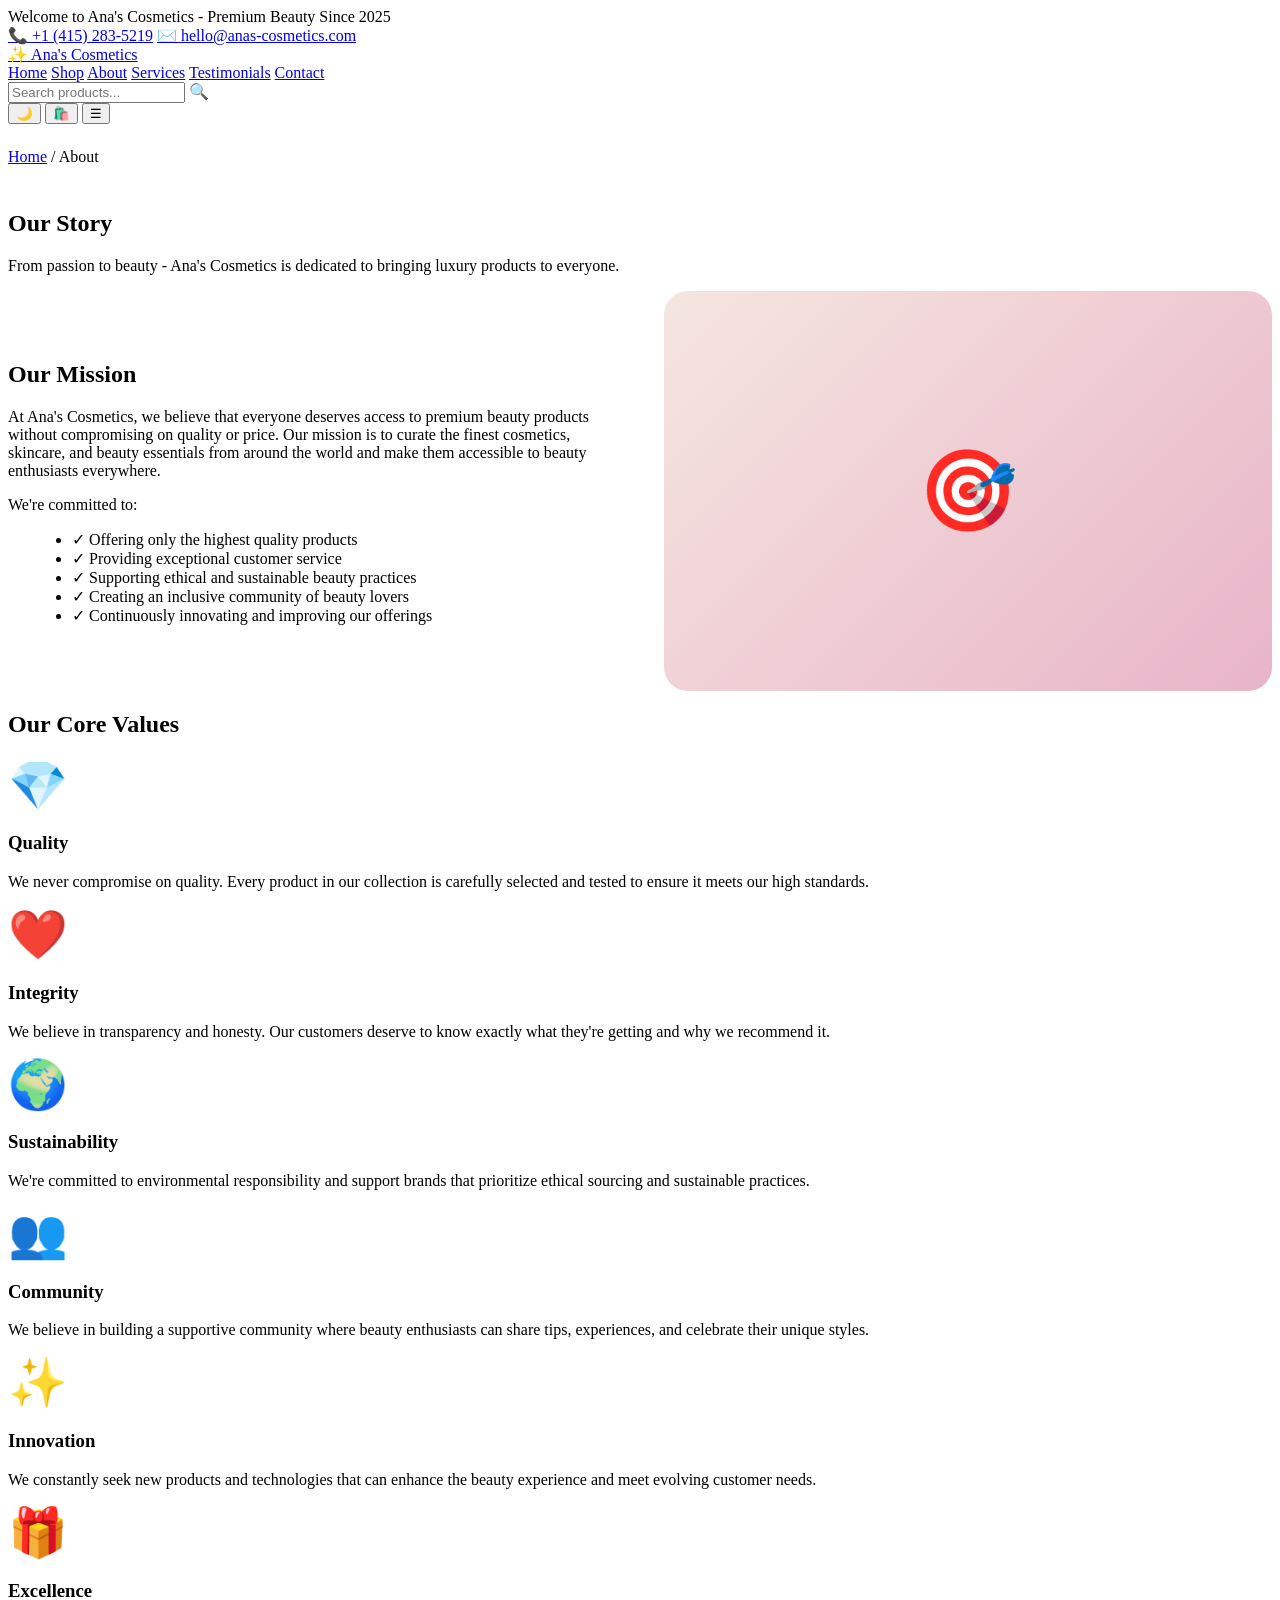
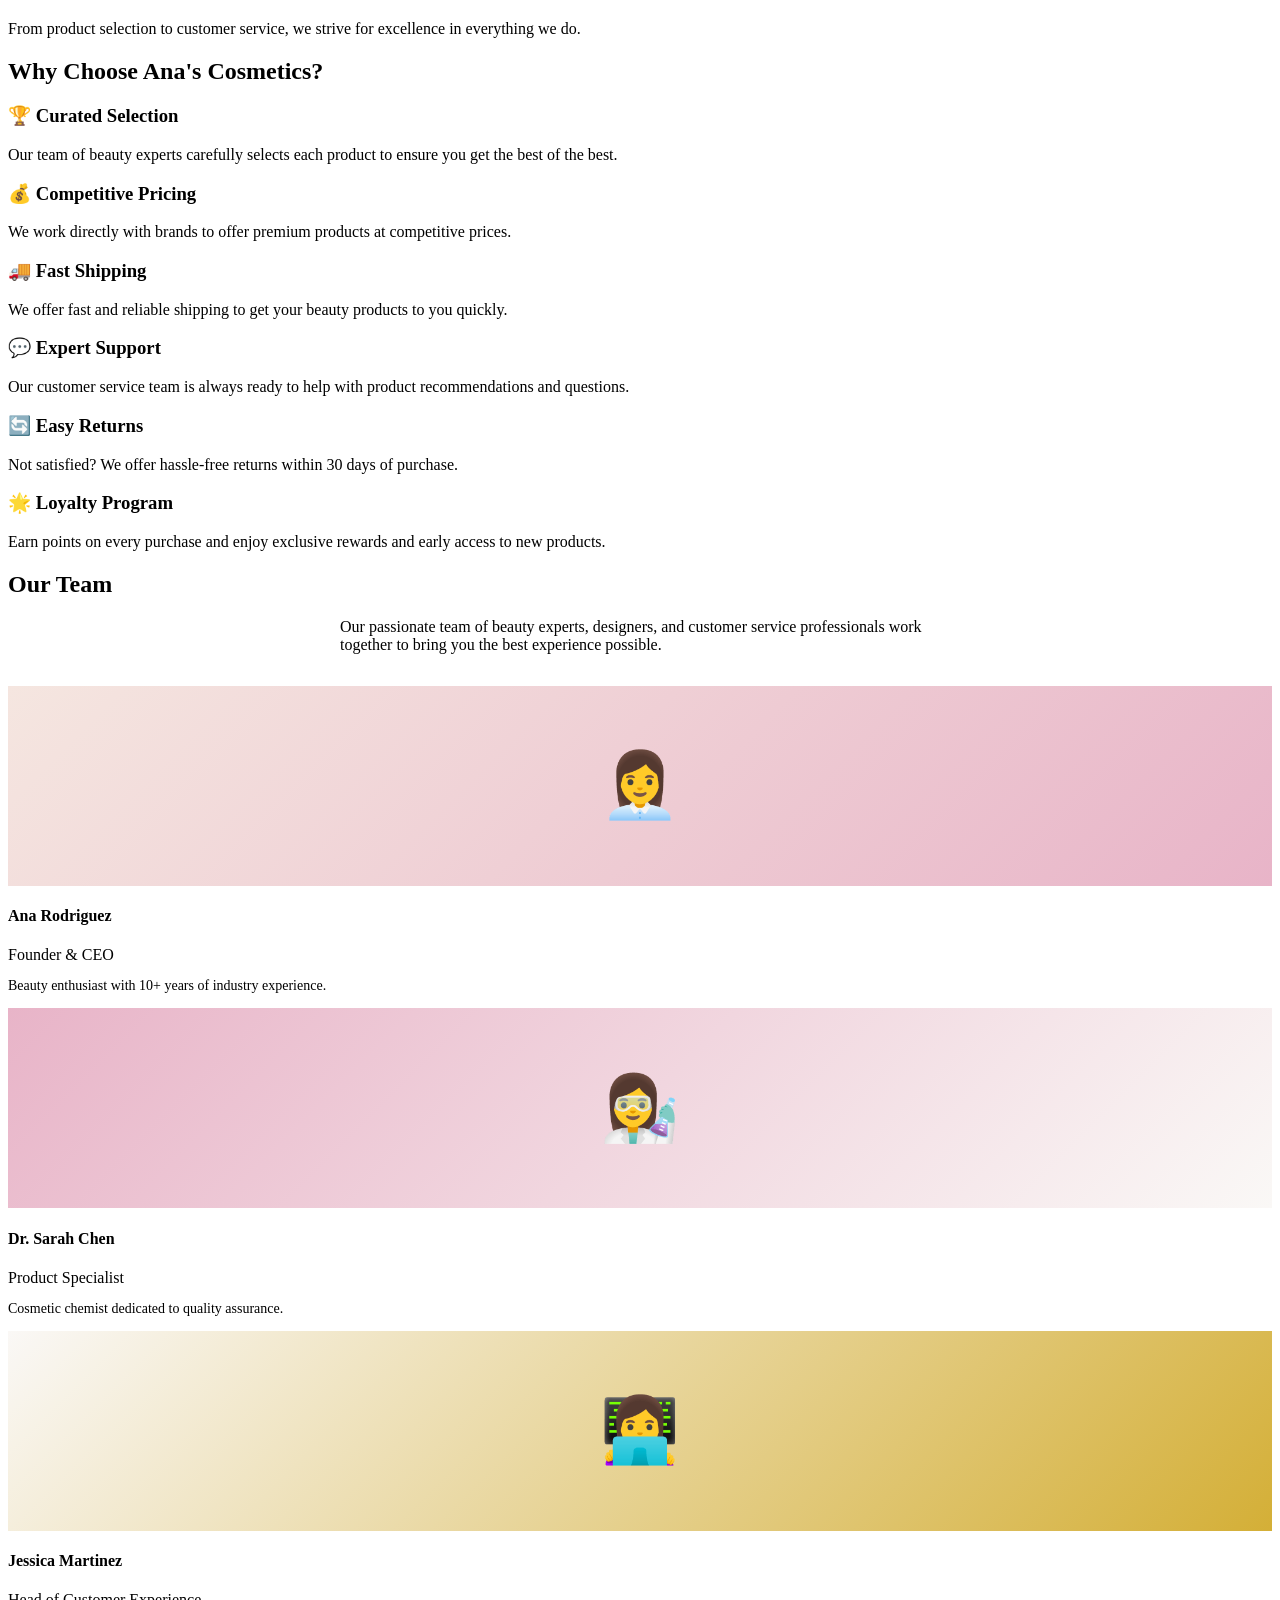
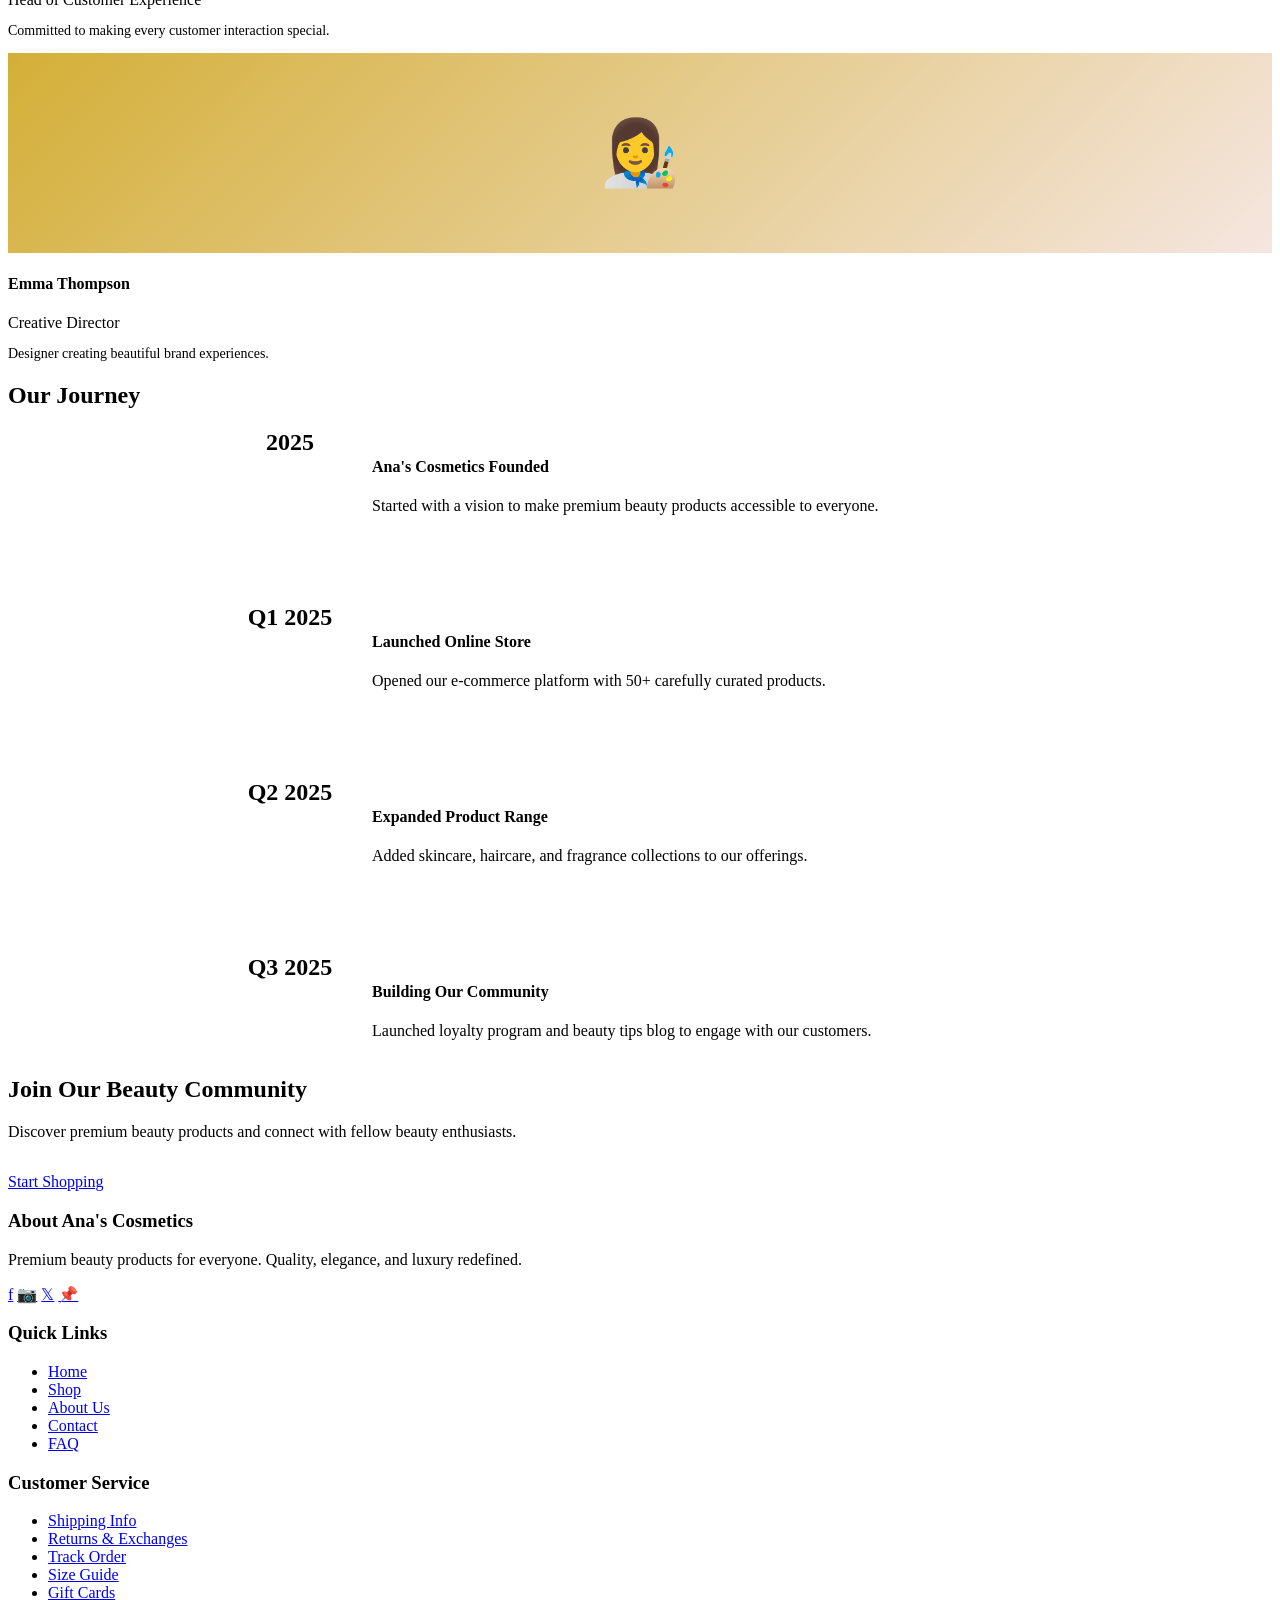
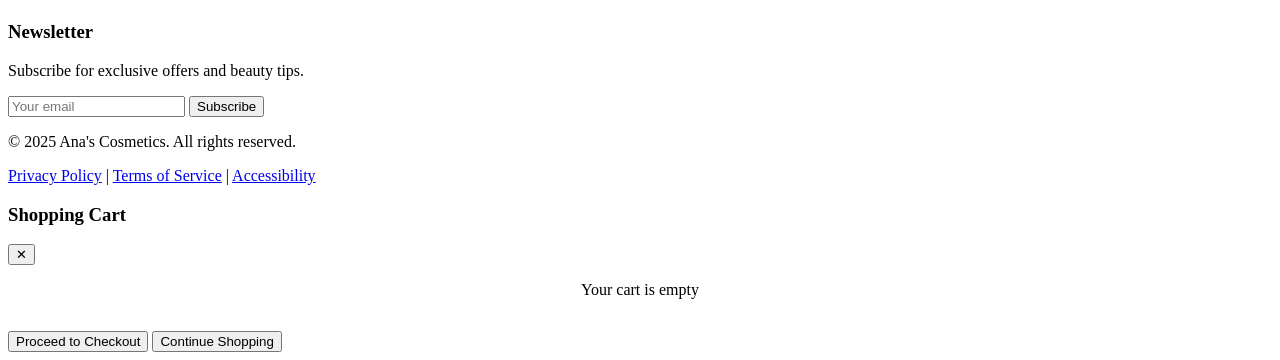
==== about.html @ 78a273d6 "Add files via upload" ====
<!DOCTYPE html>
<html lang="en" data-theme="light">
<head>
  <meta charset="UTF-8">
  <meta name="viewport" content="width=device-width, initial-scale=1.0">
  <meta name="description" content="About Ana's Cosmetics - Learn our story, mission, and commitment to premium beauty products.">
  <meta name="robots" content="index, follow">
  <link rel="canonical" href="https://anas-cosmetics.com/about.html">
  <meta property="og:title" content="About Us - Ana's Cosmetics">
  <meta property="og:description" content="Discover the story behind Ana's Cosmetics and our commitment to quality and luxury.">
  <meta property="og:type" content="website">

  <title>About Us - Ana's Cosmetics</title>
  <link rel="icon" type="image/x-icon" href="favicon.ico">
  <link rel="stylesheet" href="assets/css/styles.css">
  <link rel="stylesheet" href="assets/css/components.css">
</head>
<body>
  <!-- Header -->
  <header>
    <div class="header-top">
      <div class="container flex-between">
        <span>Welcome to Ana's Cosmetics - Premium Beauty Since 2025</span>
        <div>
          <a href="tel:+14152835219">📞 +1 (415) 283-5219</a>
          <a href="mailto:hello@anas-cosmetics.com">✉️ hello@anas-cosmetics.com</a>
        </div>
      </div>
    </div>

    <div class="header-main container">
      <a href="index.html" class="logo">
        ✨ Ana's Cosmetics
      </a>

      <nav class="nav-primary">
        <a href="index.html">Home</a>
        <a href="shop.html">Shop</a>
        <a href="about.html">About</a>
        <a href="services.html">Services</a>
        <a href="testimonials.html">Testimonials</a>
        <a href="contact.html">Contact</a>
      </nav>

      <div class="header-actions">
        <div class="search-box">
          <input type="text" id="search-input" placeholder="Search products...">
          <span>🔍</span>
        </div>
        
        <button id="theme-toggle" class="icon-btn" title="Toggle theme">
          🌙
        </button>

        <button id="cart-btn" class="icon-btn" title="Shopping cart">
          🛍️
          <span id="cart-count"></span>
        </button>

        <button id="mobile-menu-btn" class="mobile-menu-btn">☰</button>
      </div>
    </div>
  </header>

  <!-- Breadcrumb -->
  <div class="container" style="padding: 1.5rem 0;">
    <div class="breadcrumb">
      <a href="index.html">Home</a>
      <span>/</span>
      <span>About</span>
    </div>
  </div>

  <!-- Hero Section -->
  <section class="hero">
    <div class="container hero-content">
      <h1>Our Story</h1>
      <p>From passion to beauty - Ana's Cosmetics is dedicated to bringing luxury products to everyone.</p>
    </div>
  </section>

  <!-- Main Content -->
  <main class="container">
    <!-- Our Mission -->
    <section class="section">
      <div style="display: grid; grid-template-columns: 1fr 1fr; gap: 3rem; align-items: center;">
        <div>
          <h2>Our Mission</h2>
          <p>At Ana's Cosmetics, we believe that everyone deserves access to premium beauty products without compromising on quality or price. Our mission is to curate the finest cosmetics, skincare, and beauty essentials from around the world and make them accessible to beauty enthusiasts everywhere.</p>
          <p>We're committed to:</p>
          <ul style="margin-left: 1.5rem; margin-bottom: 1rem;">
            <li>✓ Offering only the highest quality products</li>
            <li>✓ Providing exceptional customer service</li>
            <li>✓ Supporting ethical and sustainable beauty practices</li>
            <li>✓ Creating an inclusive community of beauty lovers</li>
            <li>✓ Continuously innovating and improving our offerings</li>
          </ul>
        </div>
        <div style="background: linear-gradient(135deg, #f5e6e0 0%, #e8b4c8 100%); height: 400px; border-radius: 1.5rem; display: flex; align-items: center; justify-content: center; font-size: 5rem;">
          🎯
        </div>
      </div>
    </section>

    <!-- Our Values -->
    <section class="section" style="background-color: var(--secondary-cream);">
      <h2 class="text-center mb-4">Our Core Values</h2>
      <div class="grid grid-3">
        <div class="card">
          <div class="card-body text-center">
            <div style="font-size: 3rem; margin-bottom: 1rem;">💎</div>
            <h3>Quality</h3>
            <p>We never compromise on quality. Every product in our collection is carefully selected and tested to ensure it meets our high standards.</p>
          </div>
        </div>

        <div class="card">
          <div class="card-body text-center">
            <div style="font-size: 3rem; margin-bottom: 1rem;">❤️</div>
            <h3>Integrity</h3>
            <p>We believe in transparency and honesty. Our customers deserve to know exactly what they're getting and why we recommend it.</p>
          </div>
        </div>

        <div class="card">
          <div class="card-body text-center">
            <div style="font-size: 3rem; margin-bottom: 1rem;">🌍</div>
            <h3>Sustainability</h3>
            <p>We're committed to environmental responsibility and support brands that prioritize ethical sourcing and sustainable practices.</p>
          </div>
        </div>

        <div class="card">
          <div class="card-body text-center">
            <div style="font-size: 3rem; margin-bottom: 1rem;">👥</div>
            <h3>Community</h3>
            <p>We believe in building a supportive community where beauty enthusiasts can share tips, experiences, and celebrate their unique styles.</p>
          </div>
        </div>

        <div class="card">
          <div class="card-body text-center">
            <div style="font-size: 3rem; margin-bottom: 1rem;">✨</div>
            <h3>Innovation</h3>
            <p>We constantly seek new products and technologies that can enhance the beauty experience and meet evolving customer needs.</p>
          </div>
        </div>

        <div class="card">
          <div class="card-body text-center">
            <div style="font-size: 3rem; margin-bottom: 1rem;">🎁</div>
            <h3>Excellence</h3>
            <p>From product selection to customer service, we strive for excellence in everything we do.</p>
          </div>
        </div>
      </div>
    </section>

    <!-- Why Choose Us -->
    <section class="section">
      <h2 class="text-center mb-4">Why Choose Ana's Cosmetics?</h2>
      <div class="grid grid-2">
        <div class="card">
          <div class="card-body">
            <h3>🏆 Curated Selection</h3>
            <p>Our team of beauty experts carefully selects each product to ensure you get the best of the best.</p>
          </div>
        </div>

        <div class="card">
          <div class="card-body">
            <h3>💰 Competitive Pricing</h3>
            <p>We work directly with brands to offer premium products at competitive prices.</p>
          </div>
        </div>

        <div class="card">
          <div class="card-body">
            <h3>🚚 Fast Shipping</h3>
            <p>We offer fast and reliable shipping to get your beauty products to you quickly.</p>
          </div>
        </div>

        <div class="card">
          <div class="card-body">
            <h3>💬 Expert Support</h3>
            <p>Our customer service team is always ready to help with product recommendations and questions.</p>
          </div>
        </div>

        <div class="card">
          <div class="card-body">
            <h3>🔄 Easy Returns</h3>
            <p>Not satisfied? We offer hassle-free returns within 30 days of purchase.</p>
          </div>
        </div>

        <div class="card">
          <div class="card-body">
            <h3>🌟 Loyalty Program</h3>
            <p>Earn points on every purchase and enjoy exclusive rewards and early access to new products.</p>
          </div>
        </div>
      </div>
    </section>

    <!-- Team Section -->
    <section class="section" style="background-color: var(--secondary-cream);">
      <h2 class="text-center mb-4">Our Team</h2>
      <p class="text-center" style="max-width: 600px; margin: 0 auto 2rem;">Our passionate team of beauty experts, designers, and customer service professionals work together to bring you the best experience possible.</p>
      <div class="grid grid-4">
        <div class="card text-center">
          <div style="height: 200px; background: linear-gradient(135deg, #f5e6e0 0%, #e8b4c8 100%); display: flex; align-items: center; justify-content: center; font-size: 4rem;">
            👩‍💼
          </div>
          <div class="card-body">
            <h4>Ana Rodriguez</h4>
            <p style="color: var(--accent-gold); margin-bottom: 0.5rem;">Founder & CEO</p>
            <p style="font-size: 0.875rem;">Beauty enthusiast with 10+ years of industry experience.</p>
          </div>
        </div>

        <div class="card text-center">
          <div style="height: 200px; background: linear-gradient(135deg, #e8b4c8 0%, #faf8f6 100%); display: flex; align-items: center; justify-content: center; font-size: 4rem;">
            👩‍🔬
          </div>
          <div class="card-body">
            <h4>Dr. Sarah Chen</h4>
            <p style="color: var(--accent-gold); margin-bottom: 0.5rem;">Product Specialist</p>
            <p style="font-size: 0.875rem;">Cosmetic chemist dedicated to quality assurance.</p>
          </div>
        </div>

        <div class="card text-center">
          <div style="height: 200px; background: linear-gradient(135deg, #faf8f6 0%, #d4af37 100%); display: flex; align-items: center; justify-content: center; font-size: 4rem;">
            👩‍💻
          </div>
          <div class="card-body">
            <h4>Jessica Martinez</h4>
            <p style="color: var(--accent-gold); margin-bottom: 0.5rem;">Head of Customer Experience</p>
            <p style="font-size: 0.875rem;">Committed to making every customer interaction special.</p>
          </div>
        </div>

        <div class="card text-center">
          <div style="height: 200px; background: linear-gradient(135deg, #d4af37 0%, #f5e6e0 100%); display: flex; align-items: center; justify-content: center; font-size: 4rem;">
            👩‍🎨
          </div>
          <div class="card-body">
            <h4>Emma Thompson</h4>
            <p style="color: var(--accent-gold); margin-bottom: 0.5rem;">Creative Director</p>
            <p style="font-size: 0.875rem;">Designer creating beautiful brand experiences.</p>
          </div>
        </div>
      </div>
    </section>

    <!-- Timeline -->
    <section class="section">
      <h2 class="text-center mb-4">Our Journey</h2>
      <div style="max-width: 800px; margin: 0 auto;">
        <div style="display: flex; gap: 2rem; margin-bottom: 2rem;">
          <div style="flex-shrink: 0; width: 100px; text-align: center;">
            <div style="font-size: 1.5rem; font-weight: 700; color: var(--accent-gold);">2025</div>
            <div style="height: 100px; width: 2px; background-color: var(--accent-gold); margin: 0.5rem auto;"></div>
          </div>
          <div style="padding-top: 0.5rem;">
            <h4>Ana's Cosmetics Founded</h4>
            <p>Started with a vision to make premium beauty products accessible to everyone.</p>
          </div>
        </div>

        <div style="display: flex; gap: 2rem; margin-bottom: 2rem;">
          <div style="flex-shrink: 0; width: 100px; text-align: center;">
            <div style="font-size: 1.5rem; font-weight: 700; color: var(--accent-gold);">Q1 2025</div>
            <div style="height: 100px; width: 2px; background-color: var(--accent-gold); margin: 0.5rem auto;"></div>
          </div>
          <div style="padding-top: 0.5rem;">
            <h4>Launched Online Store</h4>
            <p>Opened our e-commerce platform with 50+ carefully curated products.</p>
          </div>
        </div>

        <div style="display: flex; gap: 2rem; margin-bottom: 2rem;">
          <div style="flex-shrink: 0; width: 100px; text-align: center;">
            <div style="font-size: 1.5rem; font-weight: 700; color: var(--accent-gold);">Q2 2025</div>
            <div style="height: 100px; width: 2px; background-color: var(--accent-gold); margin: 0.5rem auto;"></div>
          </div>
          <div style="padding-top: 0.5rem;">
            <h4>Expanded Product Range</h4>
            <p>Added skincare, haircare, and fragrance collections to our offerings.</p>
          </div>
        </div>

        <div style="display: flex; gap: 2rem;">
          <div style="flex-shrink: 0; width: 100px; text-align: center;">
            <div style="font-size: 1.5rem; font-weight: 700; color: var(--accent-gold);">Q3 2025</div>
          </div>
          <div style="padding-top: 0.5rem;">
            <h4>Building Our Community</h4>
            <p>Launched loyalty program and beauty tips blog to engage with our customers.</p>
          </div>
        </div>
      </div>
    </section>

    <!-- CTA Section -->
    <section class="section" style="background-color: var(--secondary-cream);">
      <div class="text-center">
        <h2>Join Our Beauty Community</h2>
        <p style="margin-bottom: 2rem;">Discover premium beauty products and connect with fellow beauty enthusiasts.</p>
        <a href="shop.html" class="btn btn-primary btn-lg">Start Shopping</a>
      </div>
    </section>
  </main>

  <!-- Footer -->
  <footer>
    <div class="container footer-content">
      <div class="footer-section">
        <h3>About Ana's Cosmetics</h3>
        <p>Premium beauty products for everyone. Quality, elegance, and luxury redefined.</p>
        <div class="footer-social">
          <a href="https://facebook.com/anascosmetics" title="Facebook" target="_blank">f</a>
          <a href="https://instagram.com/anascosmetics" title="Instagram" target="_blank">📷</a>
          <a href="https://twitter.com/anascosmetics" title="Twitter" target="_blank">𝕏</a>
          <a href="https://pinterest.com/anascosmetics" title="Pinterest" target="_blank">📌</a>
        </div>
      </div>

      <div class="footer-section">
        <h3>Quick Links</h3>
        <ul>
          <li><a href="index.html">Home</a></li>
          <li><a href="shop.html">Shop</a></li>
          <li><a href="about.html">About Us</a></li>
          <li><a href="contact.html">Contact</a></li>
          <li><a href="faq.html">FAQ</a></li>
        </ul>
      </div>

      <div class="footer-section">
        <h3>Customer Service</h3>
        <ul>
          <li><a href="#">Shipping Info</a></li>
          <li><a href="#">Returns & Exchanges</a></li>
          <li><a href="#">Track Order</a></li>
          <li><a href="#">Size Guide</a></li>
          <li><a href="#">Gift Cards</a></li>
        </ul>
      </div>

      <div class="footer-section">
        <h3>Newsletter</h3>
        <p>Subscribe for exclusive offers and beauty tips.</p>
        <div class="footer-newsletter">
          <input type="email" placeholder="Your email">
          <button>Subscribe</button>
        </div>
      </div>
    </div>

    <div class="container footer-bottom">
      <p>&copy; 2025 Ana's Cosmetics. All rights reserved.</p>
      <div>
        <a href="privacy.html">Privacy Policy</a> | 
        <a href="#">Terms of Service</a> | 
        <a href="#">Accessibility</a>
      </div>
    </div>
  </footer>

  <!-- Cart Sidebar -->
  <div id="cart-sidebar" class="cart-sidebar">
    <div class="cart-header">
      <h3>Shopping Cart</h3>
      <button class="cart-close">✕</button>
    </div>
    <div id="cart-items" class="cart-items">
      <p style="text-align: center; color: var(--neutral-gray);">Your cart is empty</p>
    </div>
    <div class="cart-footer">
      <div class="cart-summary"></div>
      <button id="checkout-btn" class="btn btn-primary btn-block" style="margin-top: 1rem;">Proceed to Checkout</button>
      <button class="btn btn-ghost btn-block" onclick="document.getElementById('cart-sidebar').classList.remove('active')">Continue Shopping</button>
    </div>
  </div>

  <!-- Quick View Modal -->
  <div id="quick-view-modal" class="modal"></div>

  <!-- Scripts -->
  <script src="assets/js/utils.js"></script>
  <script src="assets/js/products.js"></script>
  <script src="assets/js/main.js"></script>
</body>
</html>
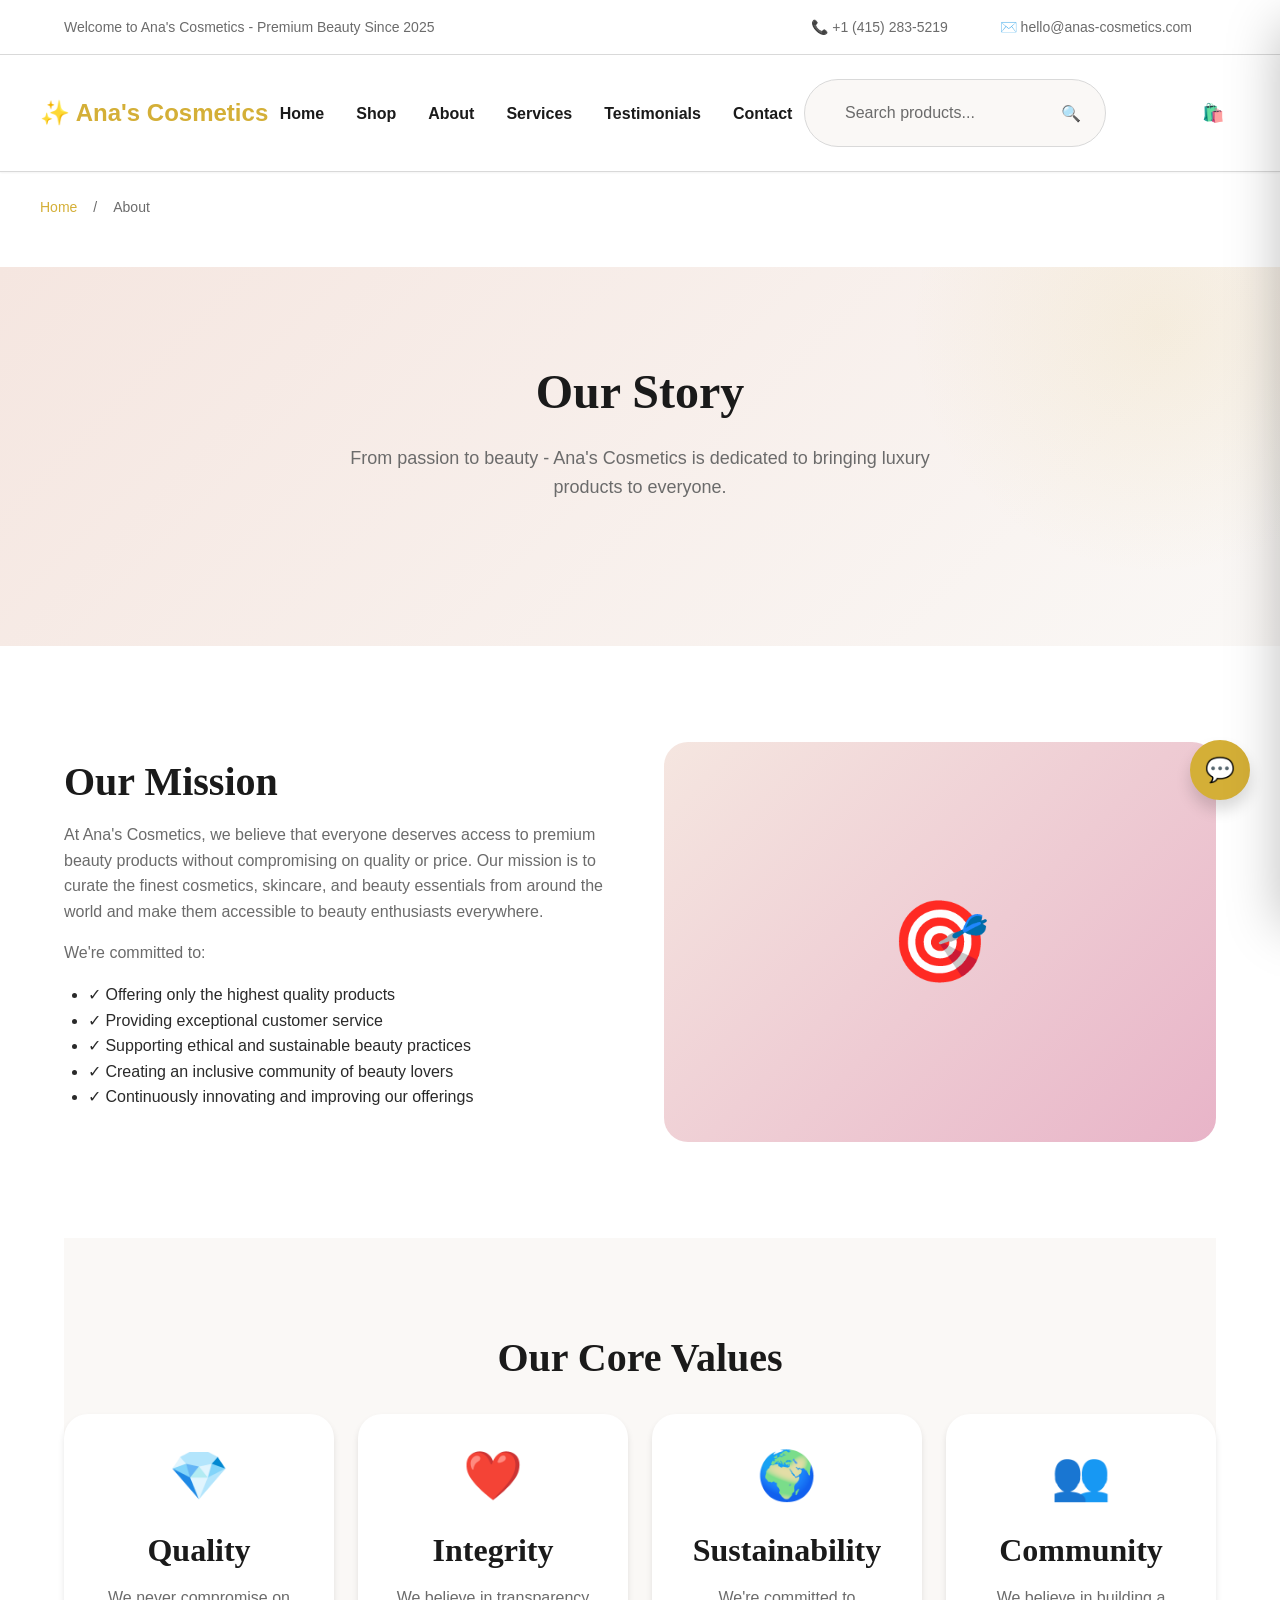
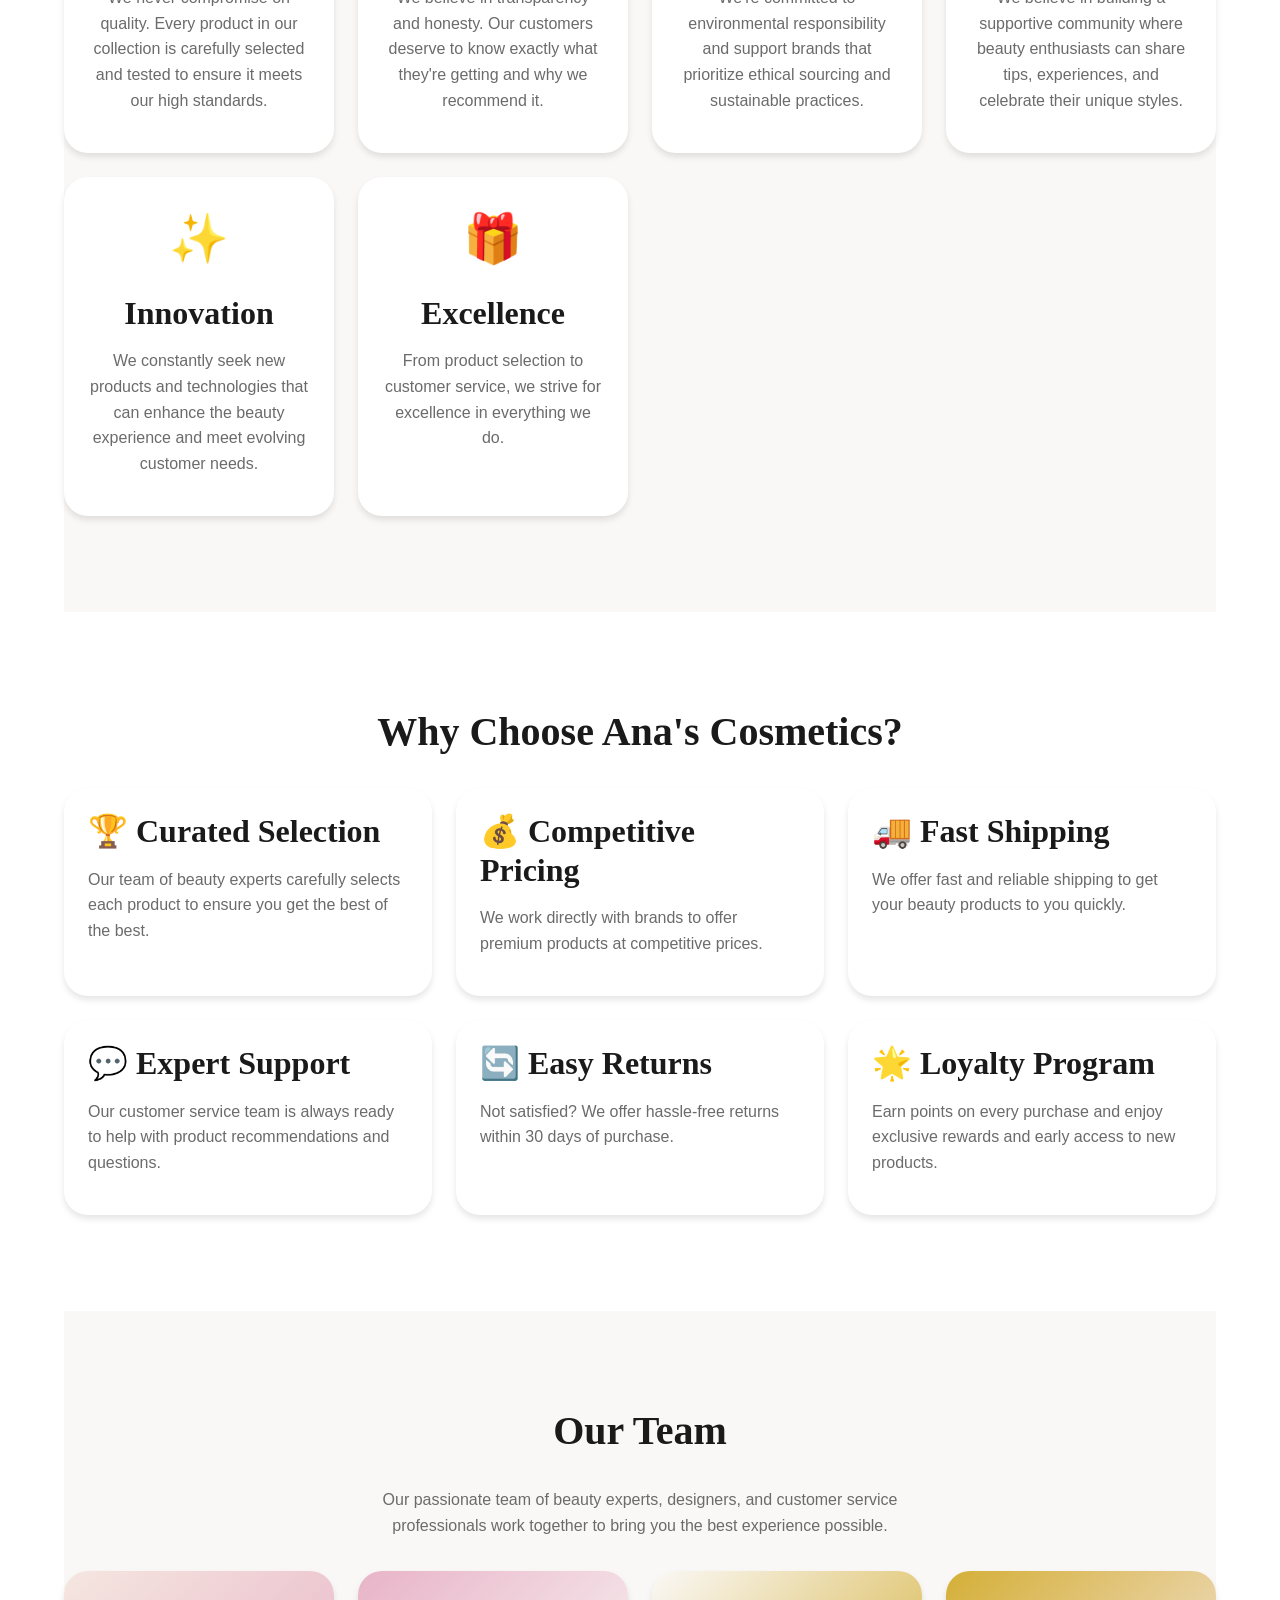
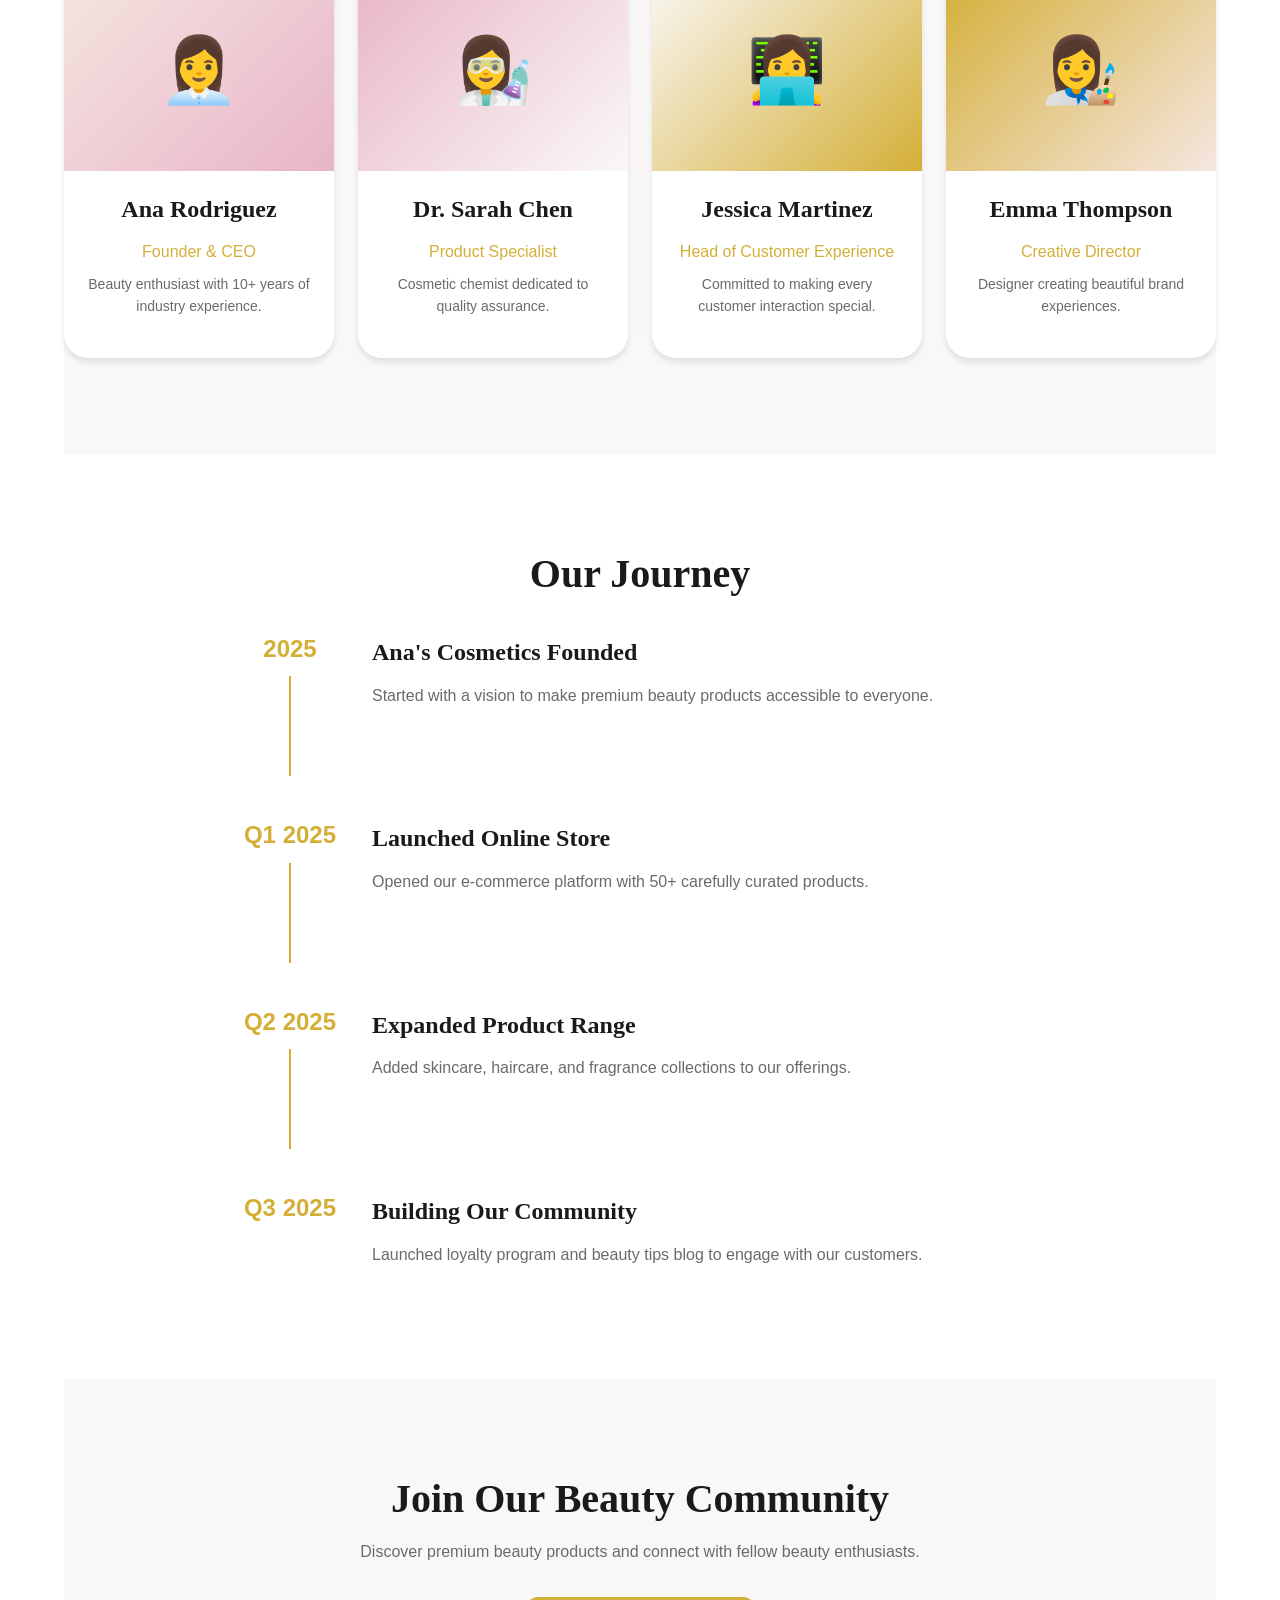
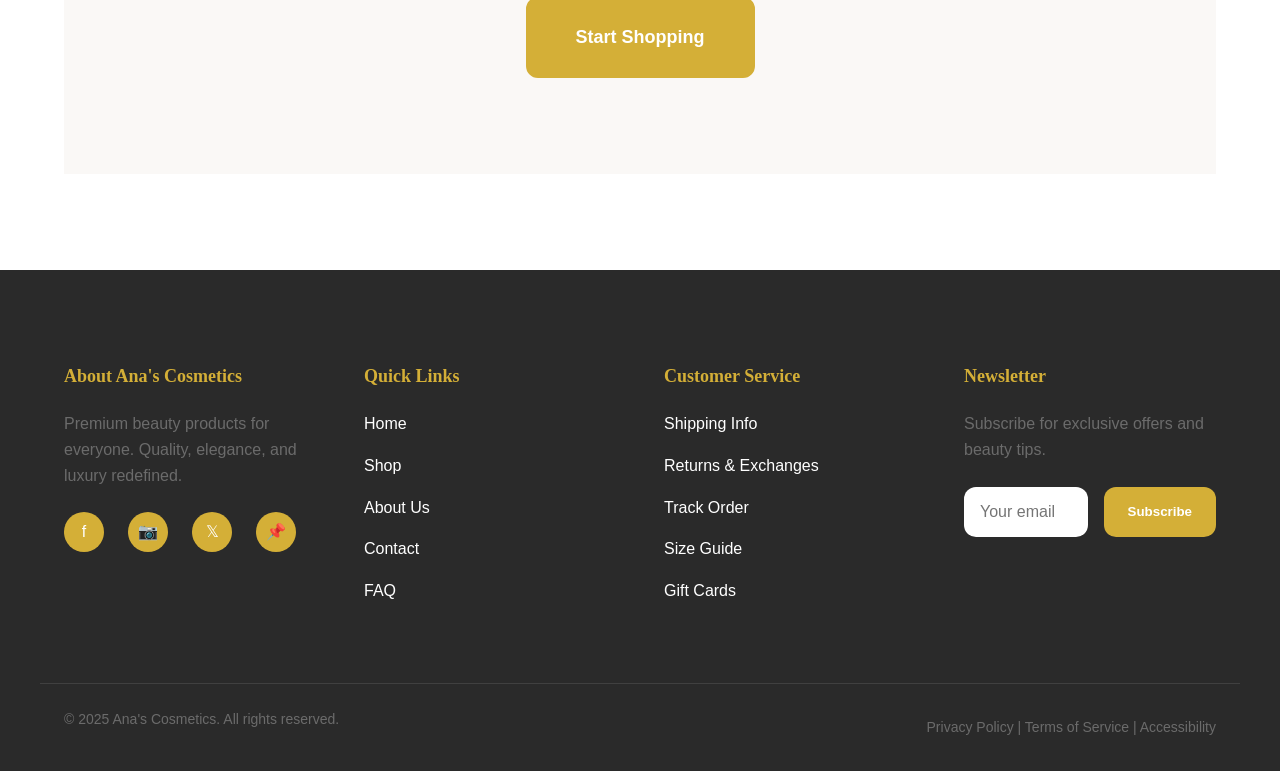
==== commit cacdfd99: "Update stylesheet and script links in about.html" ====
--- a/about.html
+++ b/about.html
@@ -12,8 +12,8 @@
 
   <title>About Us - Ana's Cosmetics</title>
   <link rel="icon" type="image/x-icon" href="favicon.ico">
-  <link rel="stylesheet" href="assets/css/styles.css">
-  <link rel="stylesheet" href="assets/css/components.css">
+  <link rel="stylesheet" href="styles.css">
+  <link rel="stylesheet" href="components.css">
 </head>
 <body>
   <!-- Header -->
@@ -390,8 +390,8 @@
   <div id="quick-view-modal" class="modal"></div>
 
   <!-- Scripts -->
-  <script src="assets/js/utils.js"></script>
-  <script src="assets/js/products.js"></script>
-  <script src="assets/js/main.js"></script>
+  <script src="utils.js"></script>
+  <script src="products.js"></script>
+  <script src="main.js"></script>
 </body>
 </html>
--- a/styles.css
+++ b/styles.css
@@ -0,0 +1,909 @@
+/* ========================================
+   ANA'S COSMETICS - GLOBAL STYLES
+   Premium Luxury E-commerce Website
+   ======================================== */
+
+/* ========================================
+   1. CSS VARIABLES & DESIGN SYSTEM
+   ======================================== */
+
+:root {
+  /* Primary Colors - Luxury Palette */
+  --primary-dark: #1a1a1a;
+  --primary-light: #ffffff;
+  --accent-gold: #d4af37;
+  --accent-rose: #e8b4c8;
+  --accent-blush: #f5e6e0;
+  
+  /* Secondary Colors */
+  --secondary-purple: #8b5a8e;
+  --secondary-sage: #7a9b8e;
+  --secondary-cream: #faf8f6;
+  
+  /* Neutral Colors */
+  --neutral-dark: #2a2a2a;
+  --neutral-gray: #6b6b6b;
+  --neutral-light-gray: #e8e8e8;
+  --neutral-border: #d9d9d9;
+  
+  /* Status Colors */
+  --success: #4caf50;
+  --warning: #ff9800;
+  --error: #f44336;
+  --info: #2196f3;
+  
+  /* Typography */
+  --font-primary: 'Segoe UI', Tahoma, Geneva, Verdana, sans-serif;
+  --font-secondary: 'Georgia', 'Garamond', serif;
+  --font-size-xs: 0.75rem;
+  --font-size-sm: 0.875rem;
+  --font-size-base: 1rem;
+  --font-size-lg: 1.125rem;
+  --font-size-xl: 1.25rem;
+  --font-size-2xl: 1.5rem;
+  --font-size-3xl: 2rem;
+  --font-size-4xl: 2.5rem;
+  --font-size-5xl: 3rem;
+  
+  /* Spacing Scale */
+  --spacing-xs: 0.25rem;
+  --spacing-sm: 0.5rem;
+  --spacing-md: 1rem;
+  --spacing-lg: 1.5rem;
+  --spacing-xl: 2rem;
+  --spacing-2xl: 3rem;
+  --spacing-3xl: 4rem;
+  --spacing-4xl: 6rem;
+  
+  /* Border Radius */
+  --radius-sm: 0.375rem;
+  --radius-md: 0.75rem;
+  --radius-lg: 1.5rem;
+  --radius-xl: 2rem;
+  --radius-full: 9999px;
+  
+  /* Shadows */
+  --shadow-sm: 0 1px 2px rgba(0, 0, 0, 0.05);
+  --shadow-md: 0 4px 6px rgba(0, 0, 0, 0.1);
+  --shadow-lg: 0 10px 15px rgba(0, 0, 0, 0.15);
+  --shadow-xl: 0 20px 25px rgba(0, 0, 0, 0.2);
+  --shadow-2xl: 0 25px 50px rgba(0, 0, 0, 0.25);
+  
+  /* Transitions */
+  --transition-fast: 150ms ease-in-out;
+  --transition-base: 300ms ease-in-out;
+  --transition-slow: 500ms ease-in-out;
+  
+  /* Z-Index Scale */
+  --z-dropdown: 100;
+  --z-sticky: 200;
+  --z-modal: 1000;
+  --z-toast: 1100;
+  --z-tooltip: 1200;
+}
+
+/* Dark Mode */
+html[data-theme="dark"] {
+  --primary-dark: #ffffff;
+  --primary-light: #1a1a1a;
+  --secondary-cream: #2a2a2a;
+  --neutral-dark: #e8e8e8;
+  --neutral-gray: #b0b0b0;
+  --neutral-light-gray: #3a3a3a;
+  --neutral-border: #4a4a4a;
+}
+
+/* ========================================
+   2. RESET & BASE STYLES
+   ======================================== */
+
+* {
+  margin: 0;
+  padding: 0;
+  box-sizing: border-box;
+}
+
+html {
+  scroll-behavior: smooth;
+  -webkit-font-smoothing: antialiased;
+  -moz-osx-font-smoothing: grayscale;
+}
+
+body {
+  font-family: var(--font-primary);
+  font-size: var(--font-size-base);
+  line-height: 1.6;
+  color: var(--neutral-dark);
+  background-color: var(--primary-light);
+  transition: background-color var(--transition-base), color var(--transition-base);
+}
+
+/* ========================================
+   3. TYPOGRAPHY
+   ======================================== */
+
+h1, h2, h3, h4, h5, h6 {
+  font-family: var(--font-secondary);
+  font-weight: 600;
+  line-height: 1.2;
+  margin-bottom: var(--spacing-md);
+  color: var(--primary-dark);
+}
+
+h1 {
+  font-size: var(--font-size-5xl);
+  font-weight: 700;
+}
+
+h2 {
+  font-size: var(--font-size-4xl);
+}
+
+h3 {
+  font-size: var(--font-size-3xl);
+}
+
+h4 {
+  font-size: var(--font-size-2xl);
+}
+
+h5 {
+  font-size: var(--font-size-xl);
+}
+
+h6 {
+  font-size: var(--font-size-lg);
+}
+
+p {
+  margin-bottom: var(--spacing-md);
+  color: var(--neutral-gray);
+}
+
+a {
+  color: var(--accent-gold);
+  text-decoration: none;
+  transition: color var(--transition-fast);
+}
+
+a:hover {
+  color: var(--secondary-purple);
+}
+
+strong {
+  font-weight: 600;
+  color: var(--primary-dark);
+}
+
+em {
+  font-style: italic;
+}
+
+/* ========================================
+   4. LAYOUT & CONTAINERS
+   ======================================== */
+
+.container {
+  max-width: 1200px;
+  margin: 0 auto;
+  padding: 0 var(--spacing-lg);
+}
+
+.container-fluid {
+  width: 100%;
+  padding: 0 var(--spacing-lg);
+}
+
+.section {
+  padding: var(--spacing-4xl) 0;
+}
+
+.section-sm {
+  padding: var(--spacing-2xl) 0;
+}
+
+.section-lg {
+  padding: var(--spacing-4xl) 0;
+}
+
+/* Grid System */
+.grid {
+  display: grid;
+  gap: var(--spacing-lg);
+}
+
+.grid-2 {
+  grid-template-columns: repeat(auto-fit, minmax(300px, 1fr));
+}
+
+.grid-3 {
+  grid-template-columns: repeat(auto-fit, minmax(250px, 1fr));
+}
+
+.grid-4 {
+  grid-template-columns: repeat(auto-fit, minmax(200px, 1fr));
+}
+
+.grid-5 {
+  grid-template-columns: repeat(auto-fit, minmax(150px, 1fr));
+}
+
+.flex {
+  display: flex;
+  align-items: center;
+}
+
+.flex-between {
+  display: flex;
+  justify-content: space-between;
+  align-items: center;
+}
+
+.flex-center {
+  display: flex;
+  justify-content: center;
+  align-items: center;
+}
+
+.flex-column {
+  display: flex;
+  flex-direction: column;
+}
+
+/* ========================================
+   5. BUTTONS & LINKS
+   ======================================== */
+
+.btn {
+  display: inline-flex;
+  align-items: center;
+  justify-content: center;
+  padding: var(--spacing-md) var(--spacing-xl);
+  font-size: var(--font-size-base);
+  font-weight: 600;
+  border: 2px solid transparent;
+  border-radius: var(--radius-md);
+  cursor: pointer;
+  transition: all var(--transition-base);
+  text-decoration: none;
+  white-space: nowrap;
+  user-select: none;
+}
+
+.btn:focus-visible {
+  outline: 2px solid var(--accent-gold);
+  outline-offset: 2px;
+}
+
+/* Button Variants */
+.btn-primary {
+  background-color: var(--accent-gold);
+  color: var(--primary-light);
+  border-color: var(--accent-gold);
+}
+
+.btn-primary:hover {
+  background-color: var(--secondary-purple);
+  border-color: var(--secondary-purple);
+  transform: translateY(-2px);
+  box-shadow: var(--shadow-lg);
+}
+
+.btn-secondary {
+  background-color: var(--secondary-purple);
+  color: var(--primary-light);
+  border-color: var(--secondary-purple);
+}
+
+.btn-secondary:hover {
+  background-color: var(--accent-gold);
+  border-color: var(--accent-gold);
+  transform: translateY(-2px);
+  box-shadow: var(--shadow-lg);
+}
+
+.btn-outline {
+  background-color: transparent;
+  color: var(--accent-gold);
+  border-color: var(--accent-gold);
+}
+
+.btn-outline:hover {
+  background-color: var(--accent-gold);
+  color: var(--primary-light);
+}
+
+.btn-ghost {
+  background-color: transparent;
+  color: var(--primary-dark);
+  border-color: transparent;
+}
+
+.btn-ghost:hover {
+  background-color: var(--secondary-cream);
+}
+
+.btn-sm {
+  padding: var(--spacing-sm) var(--spacing-md);
+  font-size: var(--font-size-sm);
+}
+
+.btn-lg {
+  padding: var(--spacing-lg) var(--spacing-2xl);
+  font-size: var(--font-size-lg);
+}
+
+.btn-block {
+  width: 100%;
+}
+
+.btn-icon {
+  padding: var(--spacing-md);
+  border-radius: var(--radius-full);
+}
+
+/* ========================================
+   6. FORMS
+   ======================================== */
+
+.form-group {
+  margin-bottom: var(--spacing-lg);
+}
+
+label {
+  display: block;
+  margin-bottom: var(--spacing-sm);
+  font-weight: 600;
+  color: var(--primary-dark);
+}
+
+input[type="text"],
+input[type="email"],
+input[type="password"],
+input[type="number"],
+input[type="tel"],
+input[type="date"],
+textarea,
+select {
+  width: 100%;
+  padding: var(--spacing-md);
+  font-size: var(--font-size-base);
+  border: 1px solid var(--neutral-border);
+  border-radius: var(--radius-md);
+  background-color: var(--primary-light);
+  color: var(--primary-dark);
+  transition: border-color var(--transition-fast);
+  font-family: var(--font-primary);
+}
+
+input[type="text"]:focus,
+input[type="email"]:focus,
+input[type="password"]:focus,
+input[type="number"]:focus,
+input[type="tel"]:focus,
+input[type="date"]:focus,
+textarea:focus,
+select:focus {
+  outline: none;
+  border-color: var(--accent-gold);
+  box-shadow: 0 0 0 3px rgba(212, 175, 55, 0.1);
+}
+
+textarea {
+  resize: vertical;
+  min-height: 120px;
+}
+
+/* ========================================
+   7. CARDS & COMPONENTS
+   ======================================== */
+
+.card {
+  background-color: var(--primary-light);
+  border-radius: var(--radius-lg);
+  box-shadow: var(--shadow-md);
+  overflow: hidden;
+  transition: all var(--transition-base);
+}
+
+.card:hover {
+  box-shadow: var(--shadow-xl);
+  transform: translateY(-4px);
+}
+
+.card-body {
+  padding: var(--spacing-lg);
+}
+
+.card-header {
+  padding: var(--spacing-lg);
+  border-bottom: 1px solid var(--neutral-border);
+  background-color: var(--secondary-cream);
+}
+
+.card-footer {
+  padding: var(--spacing-lg);
+  border-top: 1px solid var(--neutral-border);
+  background-color: var(--secondary-cream);
+}
+
+.badge {
+  display: inline-block;
+  padding: var(--spacing-xs) var(--spacing-md);
+  font-size: var(--font-size-xs);
+  font-weight: 700;
+  border-radius: var(--radius-full);
+  background-color: var(--accent-gold);
+  color: var(--primary-light);
+  text-transform: uppercase;
+  letter-spacing: 0.5px;
+}
+
+.badge-success {
+  background-color: var(--success);
+}
+
+.badge-warning {
+  background-color: var(--warning);
+}
+
+.badge-error {
+  background-color: var(--error);
+}
+
+.badge-info {
+  background-color: var(--info);
+}
+
+/* ========================================
+   8. NAVIGATION
+   ======================================== */
+
+nav {
+  font-weight: 600;
+}
+
+nav a {
+  color: var(--primary-dark);
+  padding: var(--spacing-md) var(--spacing-lg);
+  display: inline-block;
+  position: relative;
+}
+
+nav a::after {
+  content: '';
+  position: absolute;
+  bottom: 0;
+  left: 0;
+  width: 0;
+  height: 2px;
+  background-color: var(--accent-gold);
+  transition: width var(--transition-fast);
+}
+
+nav a:hover::after {
+  width: 100%;
+}
+
+/* ========================================
+   9. IMAGES & MEDIA
+   ======================================== */
+
+img {
+  max-width: 100%;
+  height: auto;
+  display: block;
+}
+
+.img-fluid {
+  width: 100%;
+  height: auto;
+}
+
+.img-rounded {
+  border-radius: var(--radius-md);
+}
+
+.img-circle {
+  border-radius: 50%;
+}
+
+.img-cover {
+  object-fit: cover;
+  object-position: center;
+}
+
+.img-contain {
+  object-fit: contain;
+}
+
+/* Image Hover Effects */
+.img-hover-zoom {
+  overflow: hidden;
+  border-radius: var(--radius-md);
+}
+
+.img-hover-zoom img {
+  transition: transform var(--transition-base);
+}
+
+.img-hover-zoom:hover img {
+  transform: scale(1.1);
+}
+
+.img-hover-overlay {
+  position: relative;
+  overflow: hidden;
+  border-radius: var(--radius-md);
+}
+
+.img-hover-overlay::after {
+  content: '';
+  position: absolute;
+  top: 0;
+  left: 0;
+  right: 0;
+  bottom: 0;
+  background-color: rgba(212, 175, 55, 0.2);
+  opacity: 0;
+  transition: opacity var(--transition-base);
+}
+
+.img-hover-overlay:hover::after {
+  opacity: 1;
+}
+
+/* ========================================
+   10. UTILITIES
+   ======================================== */
+
+.text-center {
+  text-align: center;
+}
+
+.text-left {
+  text-align: left;
+}
+
+.text-right {
+  text-align: right;
+}
+
+.text-justify {
+  text-align: justify;
+}
+
+.text-muted {
+  color: var(--neutral-gray);
+}
+
+.text-gold {
+  color: var(--accent-gold);
+}
+
+.text-success {
+  color: var(--success);
+}
+
+.text-error {
+  color: var(--error);
+}
+
+.text-uppercase {
+  text-transform: uppercase;
+  letter-spacing: 1px;
+}
+
+.text-lowercase {
+  text-transform: lowercase;
+}
+
+.text-capitalize {
+  text-transform: capitalize;
+}
+
+.font-bold {
+  font-weight: 700;
+}
+
+.font-semibold {
+  font-weight: 600;
+}
+
+.font-normal {
+  font-weight: 400;
+}
+
+.font-light {
+  font-weight: 300;
+}
+
+.opacity-50 {
+  opacity: 0.5;
+}
+
+.opacity-75 {
+  opacity: 0.75;
+}
+
+.hidden {
+  display: none !important;
+}
+
+.invisible {
+  visibility: hidden;
+}
+
+.sr-only {
+  position: absolute;
+  width: 1px;
+  height: 1px;
+  padding: 0;
+  margin: -1px;
+  overflow: hidden;
+  clip: rect(0, 0, 0, 0);
+  white-space: nowrap;
+  border-width: 0;
+}
+
+/* Spacing Utilities */
+.mt-1 { margin-top: var(--spacing-sm); }
+.mt-2 { margin-top: var(--spacing-md); }
+.mt-3 { margin-top: var(--spacing-lg); }
+.mt-4 { margin-top: var(--spacing-xl); }
+
+.mb-1 { margin-bottom: var(--spacing-sm); }
+.mb-2 { margin-bottom: var(--spacing-md); }
+.mb-3 { margin-bottom: var(--spacing-lg); }
+.mb-4 { margin-bottom: var(--spacing-xl); }
+
+.mx-auto {
+  margin-left: auto;
+  margin-right: auto;
+}
+
+.p-1 { padding: var(--spacing-sm); }
+.p-2 { padding: var(--spacing-md); }
+.p-3 { padding: var(--spacing-lg); }
+.p-4 { padding: var(--spacing-xl); }
+
+/* ========================================
+   11. ANIMATIONS
+   ======================================== */
+
+@keyframes fadeIn {
+  from {
+    opacity: 0;
+  }
+  to {
+    opacity: 1;
+  }
+}
+
+@keyframes slideInUp {
+  from {
+    opacity: 0;
+    transform: translateY(20px);
+  }
+  to {
+    opacity: 1;
+    transform: translateY(0);
+  }
+}
+
+@keyframes slideInDown {
+  from {
+    opacity: 0;
+    transform: translateY(-20px);
+  }
+  to {
+    opacity: 1;
+    transform: translateY(0);
+  }
+}
+
+@keyframes slideInLeft {
+  from {
+    opacity: 0;
+    transform: translateX(-20px);
+  }
+  to {
+    opacity: 1;
+    transform: translateX(0);
+  }
+}
+
+@keyframes slideInRight {
+  from {
+    opacity: 0;
+    transform: translateX(20px);
+  }
+  to {
+    opacity: 1;
+    transform: translateX(0);
+  }
+}
+
+@keyframes pulse {
+  0%, 100% {
+    opacity: 1;
+  }
+  50% {
+    opacity: 0.5;
+  }
+}
+
+@keyframes spin {
+  from {
+    transform: rotate(0deg);
+  }
+  to {
+    transform: rotate(360deg);
+  }
+}
+
+@keyframes bounce {
+  0%, 100% {
+    transform: translateY(0);
+  }
+  50% {
+    transform: translateY(-10px);
+  }
+}
+
+.animate-fade-in {
+  animation: fadeIn var(--transition-base);
+}
+
+.animate-slide-up {
+  animation: slideInUp var(--transition-base);
+}
+
+.animate-slide-down {
+  animation: slideInDown var(--transition-base);
+}
+
+.animate-slide-left {
+  animation: slideInLeft var(--transition-base);
+}
+
+.animate-slide-right {
+  animation: slideInRight var(--transition-base);
+}
+
+.animate-pulse {
+  animation: pulse 2s infinite;
+}
+
+.animate-spin {
+  animation: spin 1s linear infinite;
+}
+
+.animate-bounce {
+  animation: bounce 1s infinite;
+}
+
+/* ========================================
+   12. RESPONSIVE DESIGN
+   ======================================== */
+
+@media (max-width: 1024px) {
+  .container {
+    padding: 0 var(--spacing-md);
+  }
+
+  .grid-2 {
+    grid-template-columns: repeat(auto-fit, minmax(250px, 1fr));
+  }
+
+  .grid-3 {
+    grid-template-columns: repeat(auto-fit, minmax(200px, 1fr));
+  }
+
+  .grid-4 {
+    grid-template-columns: repeat(auto-fit, minmax(150px, 1fr));
+  }
+
+  h1 {
+    font-size: var(--font-size-4xl);
+  }
+
+  h2 {
+    font-size: var(--font-size-3xl);
+  }
+
+  .section {
+    padding: var(--spacing-3xl) 0;
+  }
+}
+
+@media (max-width: 768px) {
+  .container {
+    padding: 0 var(--spacing-md);
+  }
+
+  .grid-2,
+  .grid-3,
+  .grid-4,
+  .grid-5 {
+    grid-template-columns: repeat(auto-fit, minmax(150px, 1fr));
+  }
+
+  h1 {
+    font-size: var(--font-size-3xl);
+  }
+
+  h2 {
+    font-size: var(--font-size-2xl);
+  }
+
+  h3 {
+    font-size: var(--font-size-xl);
+  }
+
+  .section {
+    padding: var(--spacing-2xl) 0;
+  }
+
+  nav a {
+    padding: var(--spacing-md) var(--spacing-md);
+  }
+}
+
+@media (max-width: 480px) {
+  .container {
+    padding: 0 var(--spacing-md);
+  }
+
+  .grid-2,
+  .grid-3,
+  .grid-4,
+  .grid-5 {
+    grid-template-columns: 1fr;
+  }
+
+  h1 {
+    font-size: var(--font-size-2xl);
+  }
+
+  h2 {
+    font-size: var(--font-size-xl);
+  }
+
+  h3 {
+    font-size: var(--font-size-lg);
+  }
+
+  .btn {
+    padding: var(--spacing-md) var(--spacing-lg);
+    font-size: var(--font-size-sm);
+  }
+
+  .section {
+    padding: var(--spacing-2xl) 0;
+  }
+
+  .flex-between {
+    flex-direction: column;
+    gap: var(--spacing-md);
+  }
+}
+
+/* ========================================
+   13. PRINT STYLES
+   ======================================== */
+
+@media print {
+  body {
+    background-color: white;
+    color: black;
+  }
+
+  a {
+    color: black;
+  }
+
+  .no-print {
+    display: none !important;
+  }
+}
--- a/components.css
+++ b/components.css
@@ -0,0 +1,952 @@
+/* ========================================
+   ANA'S COSMETICS - COMPONENT STYLES
+   ======================================== */
+
+/* ========================================
+   1. HEADER & NAVIGATION
+   ======================================== */
+
+header {
+  background-color: var(--primary-light);
+  border-bottom: 1px solid var(--neutral-border);
+  position: sticky;
+  top: 0;
+  z-index: var(--z-sticky);
+  box-shadow: var(--shadow-sm);
+  transition: all var(--transition-base);
+}
+
+.header-top {
+  padding: var(--spacing-md) 0;
+  border-bottom: 1px solid var(--neutral-border);
+  font-size: var(--font-size-sm);
+  color: var(--neutral-gray);
+}
+
+.header-top a {
+  color: var(--neutral-gray);
+  margin: 0 var(--spacing-lg);
+}
+
+.header-main {
+  padding: var(--spacing-lg) 0;
+  display: flex;
+  justify-content: space-between;
+  align-items: center;
+}
+
+.logo {
+  font-size: var(--font-size-2xl);
+  font-weight: 700;
+  color: var(--accent-gold);
+  text-decoration: none;
+  display: flex;
+  align-items: center;
+  gap: var(--spacing-md);
+}
+
+.logo:hover {
+  color: var(--secondary-purple);
+}
+
+.nav-primary {
+  display: flex;
+  gap: var(--spacing-xl);
+  align-items: center;
+}
+
+.nav-primary a {
+  color: var(--primary-dark);
+  font-weight: 600;
+  position: relative;
+  padding: var(--spacing-md) 0;
+}
+
+.nav-primary a::after {
+  content: '';
+  position: absolute;
+  bottom: 0;
+  left: 0;
+  width: 0;
+  height: 2px;
+  background-color: var(--accent-gold);
+  transition: width var(--transition-fast);
+}
+
+.nav-primary a:hover::after {
+  width: 100%;
+}
+
+.header-actions {
+  display: flex;
+  gap: var(--spacing-lg);
+  align-items: center;
+}
+
+.search-box {
+  display: flex;
+  align-items: center;
+  background-color: var(--secondary-cream);
+  border-radius: var(--radius-full);
+  padding: var(--spacing-sm) var(--spacing-lg);
+  border: 1px solid var(--neutral-border);
+  transition: all var(--transition-fast);
+}
+
+.search-box:focus-within {
+  border-color: var(--accent-gold);
+  box-shadow: 0 0 0 3px rgba(212, 175, 55, 0.1);
+}
+
+.search-box input {
+  border: none;
+  background: transparent;
+  outline: none;
+  flex: 1;
+  color: var(--primary-dark);
+}
+
+.search-box input::placeholder {
+  color: var(--neutral-gray);
+}
+
+.icon-btn {
+  background: none;
+  border: none;
+  cursor: pointer;
+  font-size: var(--font-size-lg);
+  color: var(--primary-dark);
+  transition: color var(--transition-fast);
+  position: relative;
+  padding: var(--spacing-md);
+}
+
+.icon-btn:hover {
+  color: var(--accent-gold);
+}
+
+#cart-count {
+  position: absolute;
+  top: 0;
+  right: 0;
+  background-color: var(--error);
+  color: white;
+  border-radius: 50%;
+  width: 20px;
+  height: 20px;
+  display: flex;
+  align-items: center;
+  justify-content: center;
+  font-size: var(--font-size-xs);
+  font-weight: 700;
+}
+
+.mobile-menu-btn {
+  display: none;
+  background: none;
+  border: none;
+  cursor: pointer;
+  font-size: var(--font-size-lg);
+  color: var(--primary-dark);
+}
+
+/* ========================================
+   2. HERO SECTION
+   ======================================== */
+
+.hero {
+  background: linear-gradient(135deg, var(--accent-blush) 0%, var(--secondary-cream) 100%);
+  padding: var(--spacing-4xl) 0;
+  position: relative;
+  overflow: hidden;
+}
+
+.hero::before {
+  content: '';
+  position: absolute;
+  top: -50%;
+  right: -10%;
+  width: 500px;
+  height: 500px;
+  background: radial-gradient(circle, rgba(212, 175, 55, 0.1) 0%, transparent 70%);
+  border-radius: 50%;
+}
+
+.hero-content {
+  position: relative;
+  z-index: 1;
+  text-align: center;
+}
+
+.hero h1 {
+  font-size: var(--font-size-5xl);
+  margin-bottom: var(--spacing-lg);
+  color: var(--primary-dark);
+}
+
+.hero p {
+  font-size: var(--font-size-lg);
+  color: var(--neutral-gray);
+  margin-bottom: var(--spacing-2xl);
+  max-width: 600px;
+  margin-left: auto;
+  margin-right: auto;
+}
+
+.hero-buttons {
+  display: flex;
+  gap: var(--spacing-lg);
+  justify-content: center;
+  flex-wrap: wrap;
+}
+
+/* ========================================
+   3. PRODUCT CARD
+   ======================================== */
+
+.product-card {
+  background-color: var(--primary-light);
+  border-radius: var(--radius-lg);
+  overflow: hidden;
+  box-shadow: var(--shadow-md);
+  transition: all var(--transition-base);
+  display: flex;
+  flex-direction: column;
+}
+
+.product-card:hover {
+  box-shadow: var(--shadow-xl);
+  transform: translateY(-8px);
+}
+
+.product-image {
+  position: relative;
+  overflow: hidden;
+  height: 250px;
+  background-color: var(--secondary-cream);
+}
+
+.product-image img {
+  width: 100%;
+  height: 100%;
+  object-fit: cover;
+  transition: transform var(--transition-base);
+}
+
+.product-card:hover .product-image img {
+  transform: scale(1.1);
+}
+
+.product-badge {
+  position: absolute;
+  top: var(--spacing-lg);
+  right: var(--spacing-lg);
+  background-color: var(--accent-gold);
+  color: var(--primary-light);
+  padding: var(--spacing-xs) var(--spacing-md);
+  border-radius: var(--radius-full);
+  font-size: var(--font-size-xs);
+  font-weight: 700;
+  text-transform: uppercase;
+  z-index: 2;
+}
+
+.product-badge.new {
+  background-color: var(--info);
+}
+
+.product-overlay {
+  position: absolute;
+  bottom: 0;
+  left: 0;
+  right: 0;
+  background: linear-gradient(to top, rgba(0, 0, 0, 0.7), transparent);
+  padding: var(--spacing-lg);
+  transform: translateY(100%);
+  transition: transform var(--transition-base);
+  z-index: 3;
+}
+
+.product-card:hover .product-overlay {
+  transform: translateY(0);
+}
+
+.product-overlay-actions {
+  display: flex;
+  gap: var(--spacing-md);
+  justify-content: center;
+}
+
+.product-overlay-actions button {
+  flex: 1;
+  padding: var(--spacing-md);
+  border: none;
+  border-radius: var(--radius-md);
+  cursor: pointer;
+  font-weight: 600;
+  transition: all var(--transition-fast);
+}
+
+.btn-quick-view {
+  background-color: var(--accent-gold);
+  color: var(--primary-light);
+}
+
+.btn-quick-view:hover {
+  background-color: var(--secondary-purple);
+}
+
+.btn-wishlist {
+  background-color: transparent;
+  color: var(--primary-light);
+  border: 2px solid var(--primary-light);
+}
+
+.btn-wishlist:hover {
+  background-color: var(--error);
+  border-color: var(--error);
+}
+
+.product-info {
+  padding: var(--spacing-lg);
+  flex: 1;
+  display: flex;
+  flex-direction: column;
+}
+
+.product-category {
+  font-size: var(--font-size-xs);
+  color: var(--neutral-gray);
+  text-transform: uppercase;
+  letter-spacing: 1px;
+  margin-bottom: var(--spacing-sm);
+}
+
+.product-name {
+  font-size: var(--font-size-lg);
+  font-weight: 600;
+  color: var(--primary-dark);
+  margin-bottom: var(--spacing-sm);
+  line-height: 1.3;
+}
+
+.product-rating {
+  display: flex;
+  align-items: center;
+  gap: var(--spacing-sm);
+  margin-bottom: var(--spacing-md);
+  font-size: var(--font-size-sm);
+}
+
+.stars {
+  color: var(--accent-gold);
+}
+
+.review-count {
+  color: var(--neutral-gray);
+}
+
+.product-price {
+  display: flex;
+  align-items: center;
+  gap: var(--spacing-md);
+  margin-bottom: var(--spacing-md);
+}
+
+.price-current {
+  font-size: var(--font-size-lg);
+  font-weight: 700;
+  color: var(--accent-gold);
+}
+
+.price-old {
+  font-size: var(--font-size-sm);
+  color: var(--neutral-gray);
+  text-decoration: line-through;
+}
+
+.product-actions {
+  display: flex;
+  gap: var(--spacing-md);
+  margin-top: auto;
+}
+
+.product-actions button {
+  flex: 1;
+  padding: var(--spacing-md);
+  border: none;
+  border-radius: var(--radius-md);
+  cursor: pointer;
+  font-weight: 600;
+  transition: all var(--transition-fast);
+}
+
+.btn-add-cart {
+  background-color: var(--accent-gold);
+  color: var(--primary-light);
+}
+
+.btn-add-cart:hover {
+  background-color: var(--secondary-purple);
+  transform: translateY(-2px);
+}
+
+/* ========================================
+   4. MODAL & QUICK VIEW
+   ======================================== */
+
+.modal {
+  display: none;
+  position: fixed;
+  top: 0;
+  left: 0;
+  right: 0;
+  bottom: 0;
+  background-color: rgba(0, 0, 0, 0.5);
+  z-index: var(--z-modal);
+  align-items: center;
+  justify-content: center;
+  animation: fadeIn var(--transition-base);
+}
+
+.modal.active {
+  display: flex;
+}
+
+.modal-content {
+  background-color: var(--primary-light);
+  border-radius: var(--radius-lg);
+  max-width: 900px;
+  width: 90%;
+  max-height: 90vh;
+  overflow-y: auto;
+  position: relative;
+  animation: slideInUp var(--transition-base);
+}
+
+.modal-close {
+  position: absolute;
+  top: var(--spacing-lg);
+  right: var(--spacing-lg);
+  background: none;
+  border: none;
+  font-size: var(--font-size-2xl);
+  cursor: pointer;
+  color: var(--primary-dark);
+  z-index: 10;
+}
+
+.modal-close:hover {
+  color: var(--accent-gold);
+}
+
+/* ========================================
+   5. CART SIDEBAR
+   ======================================== */
+
+.cart-sidebar {
+  position: fixed;
+  right: -400px;
+  top: 0;
+  width: 400px;
+  height: 100vh;
+  background-color: var(--primary-light);
+  box-shadow: var(--shadow-2xl);
+  z-index: var(--z-modal);
+  transition: right var(--transition-base);
+  display: flex;
+  flex-direction: column;
+  overflow-y: auto;
+}
+
+.cart-sidebar.active {
+  right: 0;
+}
+
+.cart-header {
+  padding: var(--spacing-lg);
+  border-bottom: 1px solid var(--neutral-border);
+  display: flex;
+  justify-content: space-between;
+  align-items: center;
+}
+
+.cart-close {
+  background: none;
+  border: none;
+  font-size: var(--font-size-xl);
+  cursor: pointer;
+  color: var(--primary-dark);
+}
+
+.cart-items {
+  flex: 1;
+  overflow-y: auto;
+  padding: var(--spacing-lg);
+}
+
+.cart-item {
+  display: flex;
+  gap: var(--spacing-lg);
+  margin-bottom: var(--spacing-lg);
+  padding-bottom: var(--spacing-lg);
+  border-bottom: 1px solid var(--neutral-border);
+}
+
+.cart-item-image {
+  width: 80px;
+  height: 80px;
+  border-radius: var(--radius-md);
+  overflow: hidden;
+  flex-shrink: 0;
+}
+
+.cart-item-image img {
+  width: 100%;
+  height: 100%;
+  object-fit: cover;
+}
+
+.cart-item-details {
+  flex: 1;
+}
+
+.cart-item-name {
+  font-weight: 600;
+  color: var(--primary-dark);
+  margin-bottom: var(--spacing-sm);
+}
+
+.cart-item-price {
+  color: var(--accent-gold);
+  font-weight: 600;
+  margin-bottom: var(--spacing-md);
+}
+
+.quantity-selector {
+  display: flex;
+  align-items: center;
+  gap: var(--spacing-sm);
+  border: 1px solid var(--neutral-border);
+  border-radius: var(--radius-md);
+  width: fit-content;
+}
+
+.quantity-selector button {
+  background: none;
+  border: none;
+  cursor: pointer;
+  padding: var(--spacing-sm) var(--spacing-md);
+  color: var(--primary-dark);
+  font-weight: 600;
+}
+
+.quantity-selector button:hover {
+  color: var(--accent-gold);
+}
+
+.quantity-selector input {
+  width: 40px;
+  text-align: center;
+  border: none;
+  background: transparent;
+  color: var(--primary-dark);
+  font-weight: 600;
+}
+
+.cart-remove {
+  background: none;
+  border: none;
+  color: var(--error);
+  cursor: pointer;
+  font-size: var(--font-size-sm);
+  margin-top: var(--spacing-md);
+}
+
+.cart-footer {
+  padding: var(--spacing-lg);
+  border-top: 1px solid var(--neutral-border);
+}
+
+.cart-summary {
+  margin-bottom: var(--spacing-lg);
+}
+
+.cart-summary-row {
+  display: flex;
+  justify-content: space-between;
+  margin-bottom: var(--spacing-md);
+  color: var(--neutral-gray);
+}
+
+.cart-summary-row.total {
+  font-size: var(--font-size-lg);
+  font-weight: 700;
+  color: var(--primary-dark);
+  padding-top: var(--spacing-md);
+  border-top: 1px solid var(--neutral-border);
+}
+
+.cart-summary-row.total .price {
+  color: var(--accent-gold);
+}
+
+/* ========================================
+   6. FOOTER
+   ======================================== */
+
+footer {
+  background-color: var(--neutral-dark);
+  color: var(--primary-light);
+  padding: var(--spacing-4xl) 0 var(--spacing-lg);
+  margin-top: var(--spacing-4xl);
+}
+
+.footer-content {
+  display: grid;
+  grid-template-columns: repeat(auto-fit, minmax(250px, 1fr));
+  gap: var(--spacing-2xl);
+  margin-bottom: var(--spacing-3xl);
+}
+
+.footer-section h3 {
+  color: var(--accent-gold);
+  margin-bottom: var(--spacing-lg);
+  font-size: var(--font-size-lg);
+}
+
+.footer-section ul {
+  list-style: none;
+}
+
+.footer-section ul li {
+  margin-bottom: var(--spacing-md);
+}
+
+.footer-section a {
+  color: var(--primary-light);
+  transition: color var(--transition-fast);
+}
+
+.footer-section a:hover {
+  color: var(--accent-gold);
+}
+
+.footer-newsletter {
+  display: flex;
+  gap: var(--spacing-md);
+  margin-top: var(--spacing-lg);
+}
+
+.footer-newsletter input {
+  flex: 1;
+  padding: var(--spacing-md);
+  border: none;
+  border-radius: var(--radius-md);
+  background-color: var(--primary-light);
+  color: var(--primary-dark);
+}
+
+.footer-newsletter button {
+  padding: var(--spacing-md) var(--spacing-lg);
+  background-color: var(--accent-gold);
+  color: var(--primary-light);
+  border: none;
+  border-radius: var(--radius-md);
+  cursor: pointer;
+  font-weight: 600;
+  transition: all var(--transition-fast);
+}
+
+.footer-newsletter button:hover {
+  background-color: var(--secondary-purple);
+}
+
+.footer-social {
+  display: flex;
+  gap: var(--spacing-lg);
+  margin-top: var(--spacing-lg);
+}
+
+.footer-social a {
+  display: flex;
+  align-items: center;
+  justify-content: center;
+  width: 40px;
+  height: 40px;
+  border-radius: 50%;
+  background-color: var(--accent-gold);
+  color: var(--primary-light);
+  transition: all var(--transition-fast);
+}
+
+.footer-social a:hover {
+  background-color: var(--secondary-purple);
+  transform: translateY(-3px);
+}
+
+.footer-bottom {
+  border-top: 1px solid rgba(255, 255, 255, 0.1);
+  padding-top: var(--spacing-lg);
+  display: flex;
+  justify-content: space-between;
+  align-items: center;
+  flex-wrap: wrap;
+  gap: var(--spacing-lg);
+  color: var(--neutral-gray);
+  font-size: var(--font-size-sm);
+}
+
+.footer-bottom a {
+  color: var(--neutral-gray);
+}
+
+.footer-bottom a:hover {
+  color: var(--accent-gold);
+}
+
+/* ========================================
+   7. NOTIFICATIONS & ALERTS
+   ======================================== */
+
+.notification {
+  position: fixed;
+  bottom: -100px;
+  right: var(--spacing-lg);
+  background-color: var(--success);
+  color: white;
+  padding: var(--spacing-lg) var(--spacing-2xl);
+  border-radius: var(--radius-md);
+  box-shadow: var(--shadow-lg);
+  z-index: var(--z-toast);
+  transition: bottom var(--transition-base);
+  max-width: 400px;
+}
+
+.notification.show {
+  bottom: var(--spacing-lg);
+}
+
+.notification-success {
+  background-color: var(--success);
+}
+
+.notification-error {
+  background-color: var(--error);
+}
+
+.notification-warning {
+  background-color: var(--warning);
+}
+
+.notification-info {
+  background-color: var(--info);
+}
+
+/* ========================================
+   8. PAGINATION
+   ======================================== */
+
+.pagination {
+  display: flex;
+  justify-content: center;
+  gap: var(--spacing-sm);
+  margin-top: var(--spacing-2xl);
+  flex-wrap: wrap;
+}
+
+.pagination a,
+.pagination button {
+  padding: var(--spacing-md) var(--spacing-lg);
+  border: 1px solid var(--neutral-border);
+  border-radius: var(--radius-md);
+  background-color: var(--primary-light);
+  color: var(--primary-dark);
+  cursor: pointer;
+  transition: all var(--transition-fast);
+  text-decoration: none;
+}
+
+.pagination a:hover,
+.pagination button:hover {
+  background-color: var(--accent-gold);
+  color: var(--primary-light);
+  border-color: var(--accent-gold);
+}
+
+.pagination .active {
+  background-color: var(--accent-gold);
+  color: var(--primary-light);
+  border-color: var(--accent-gold);
+}
+
+/* ========================================
+   9. FILTERS & SORTING
+   ======================================== */
+
+.filters-sidebar {
+  background-color: var(--secondary-cream);
+  padding: var(--spacing-lg);
+  border-radius: var(--radius-lg);
+  margin-bottom: var(--spacing-lg);
+}
+
+.filter-group {
+  margin-bottom: var(--spacing-lg);
+  padding-bottom: var(--spacing-lg);
+  border-bottom: 1px solid var(--neutral-border);
+}
+
+.filter-group:last-child {
+  border-bottom: none;
+}
+
+.filter-title {
+  font-weight: 600;
+  color: var(--primary-dark);
+  margin-bottom: var(--spacing-md);
+  font-size: var(--font-size-lg);
+}
+
+.filter-option {
+  display: flex;
+  align-items: center;
+  margin-bottom: var(--spacing-md);
+}
+
+.filter-option input[type="checkbox"],
+.filter-option input[type="radio"] {
+  margin-right: var(--spacing-md);
+  cursor: pointer;
+}
+
+.filter-option label {
+  margin: 0;
+  cursor: pointer;
+  color: var(--neutral-gray);
+  font-weight: normal;
+}
+
+.filter-option input:checked + label {
+  color: var(--accent-gold);
+  font-weight: 600;
+}
+
+.sort-controls {
+  display: flex;
+  gap: var(--spacing-md);
+  margin-bottom: var(--spacing-lg);
+  flex-wrap: wrap;
+}
+
+.sort-controls select {
+  padding: var(--spacing-md);
+  border: 1px solid var(--neutral-border);
+  border-radius: var(--radius-md);
+  background-color: var(--primary-light);
+  color: var(--primary-dark);
+  cursor: pointer;
+}
+
+/* ========================================
+   10. BREADCRUMB
+   ======================================== */
+
+.breadcrumb {
+  display: flex;
+  align-items: center;
+  gap: var(--spacing-md);
+  margin-bottom: var(--spacing-lg);
+  font-size: var(--font-size-sm);
+}
+
+.breadcrumb a {
+  color: var(--accent-gold);
+}
+
+.breadcrumb a:hover {
+  color: var(--secondary-purple);
+}
+
+.breadcrumb span {
+  color: var(--neutral-gray);
+}
+
+/* ========================================
+   11. RESPONSIVE ADJUSTMENTS
+   ======================================== */
+
+@media (max-width: 768px) {
+  .nav-primary {
+    display: none;
+  }
+
+  .mobile-menu-btn {
+    display: block;
+  }
+
+  .hero h1 {
+    font-size: var(--font-size-3xl);
+  }
+
+  .cart-sidebar {
+    width: 100%;
+    right: -100%;
+  }
+
+  .footer-content {
+    grid-template-columns: 1fr;
+  }
+
+  .footer-bottom {
+    flex-direction: column;
+    text-align: center;
+  }
+
+  .product-card {
+    margin-bottom: var(--spacing-lg);
+  }
+
+  .sort-controls {
+    flex-direction: column;
+  }
+
+  .sort-controls select {
+    width: 100%;
+  }
+}
+
+@media (max-width: 480px) {
+  .header-top {
+    display: none;
+  }
+
+  .hero {
+    padding: var(--spacing-2xl) 0;
+  }
+
+  .hero h1 {
+    font-size: var(--font-size-2xl);
+  }
+
+  .hero-buttons {
+    flex-direction: column;
+  }
+
+  .hero-buttons button {
+    width: 100%;
+  }
+
+  .product-image {
+    height: 200px;
+  }
+
+  .cart-sidebar {
+    width: 100%;
+  }
+
+  .modal-content {
+    width: 95%;
+    max-height: 95vh;
+  }
+}
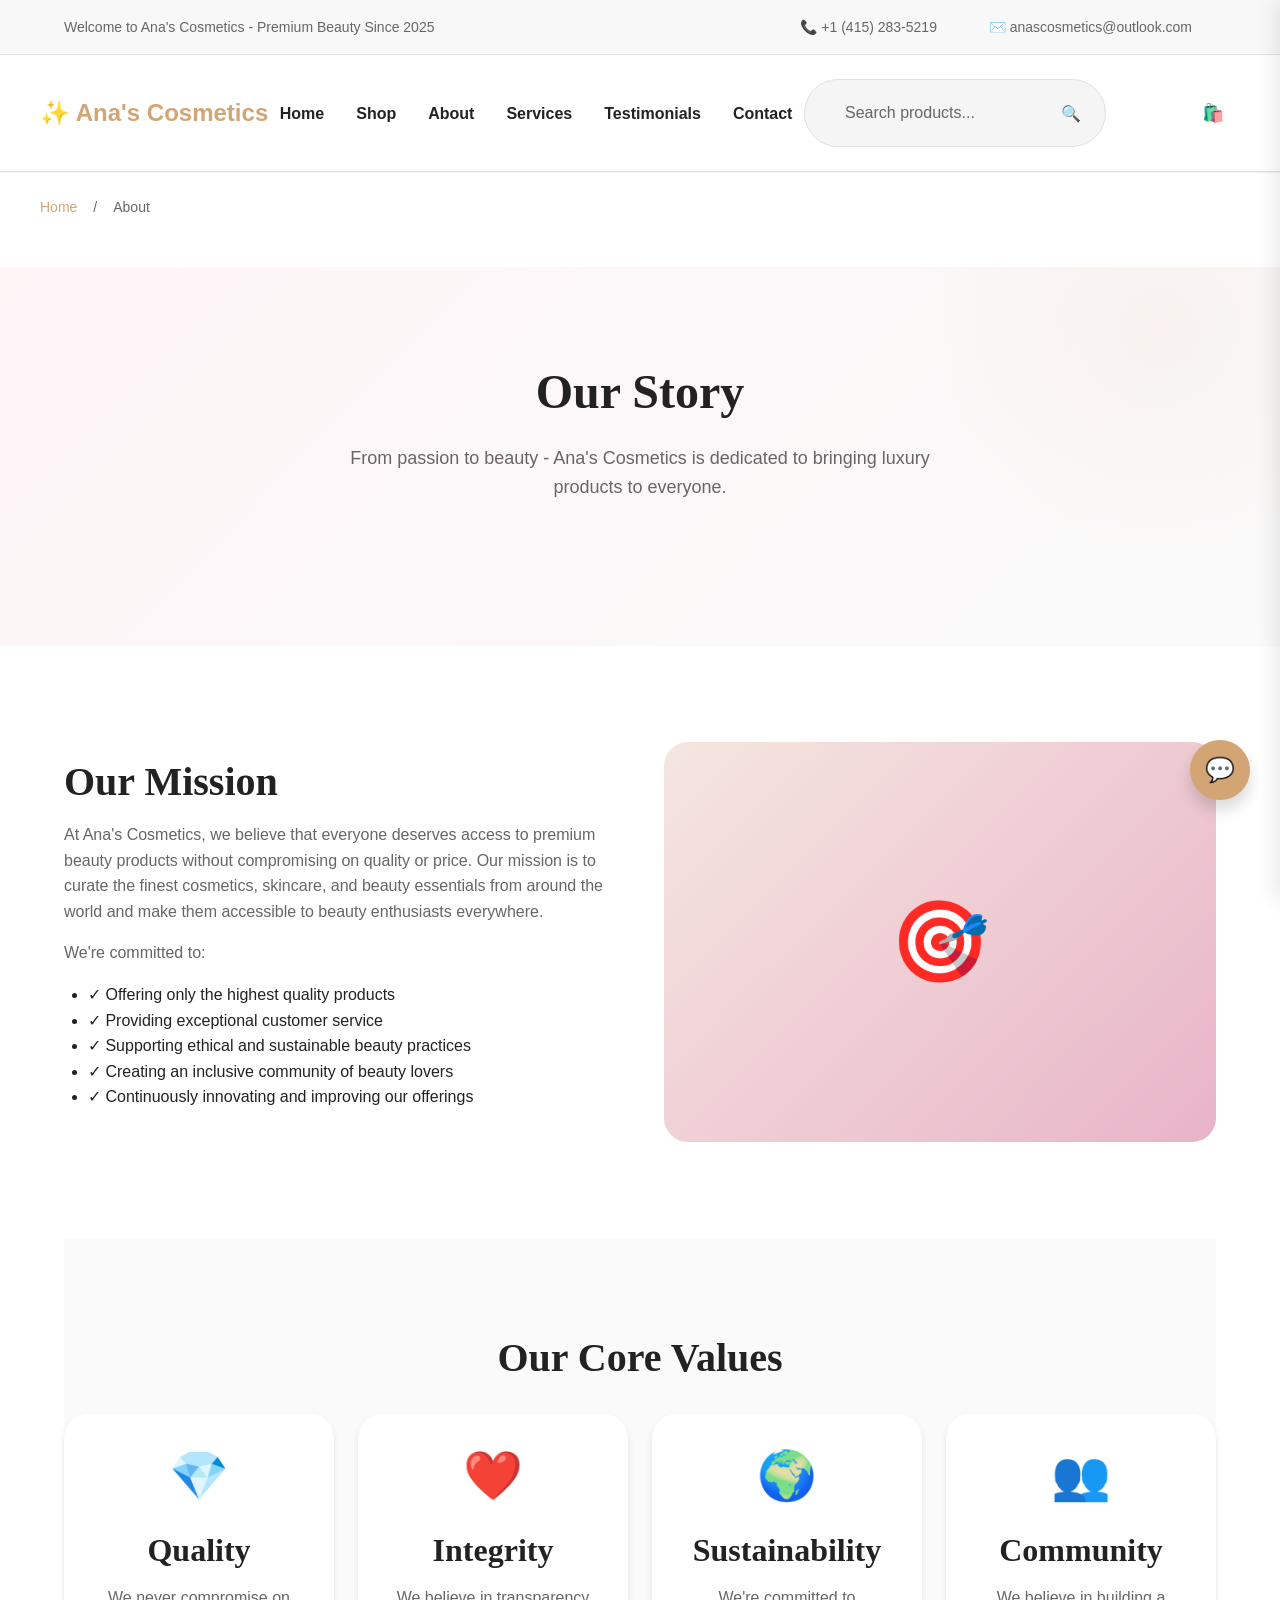
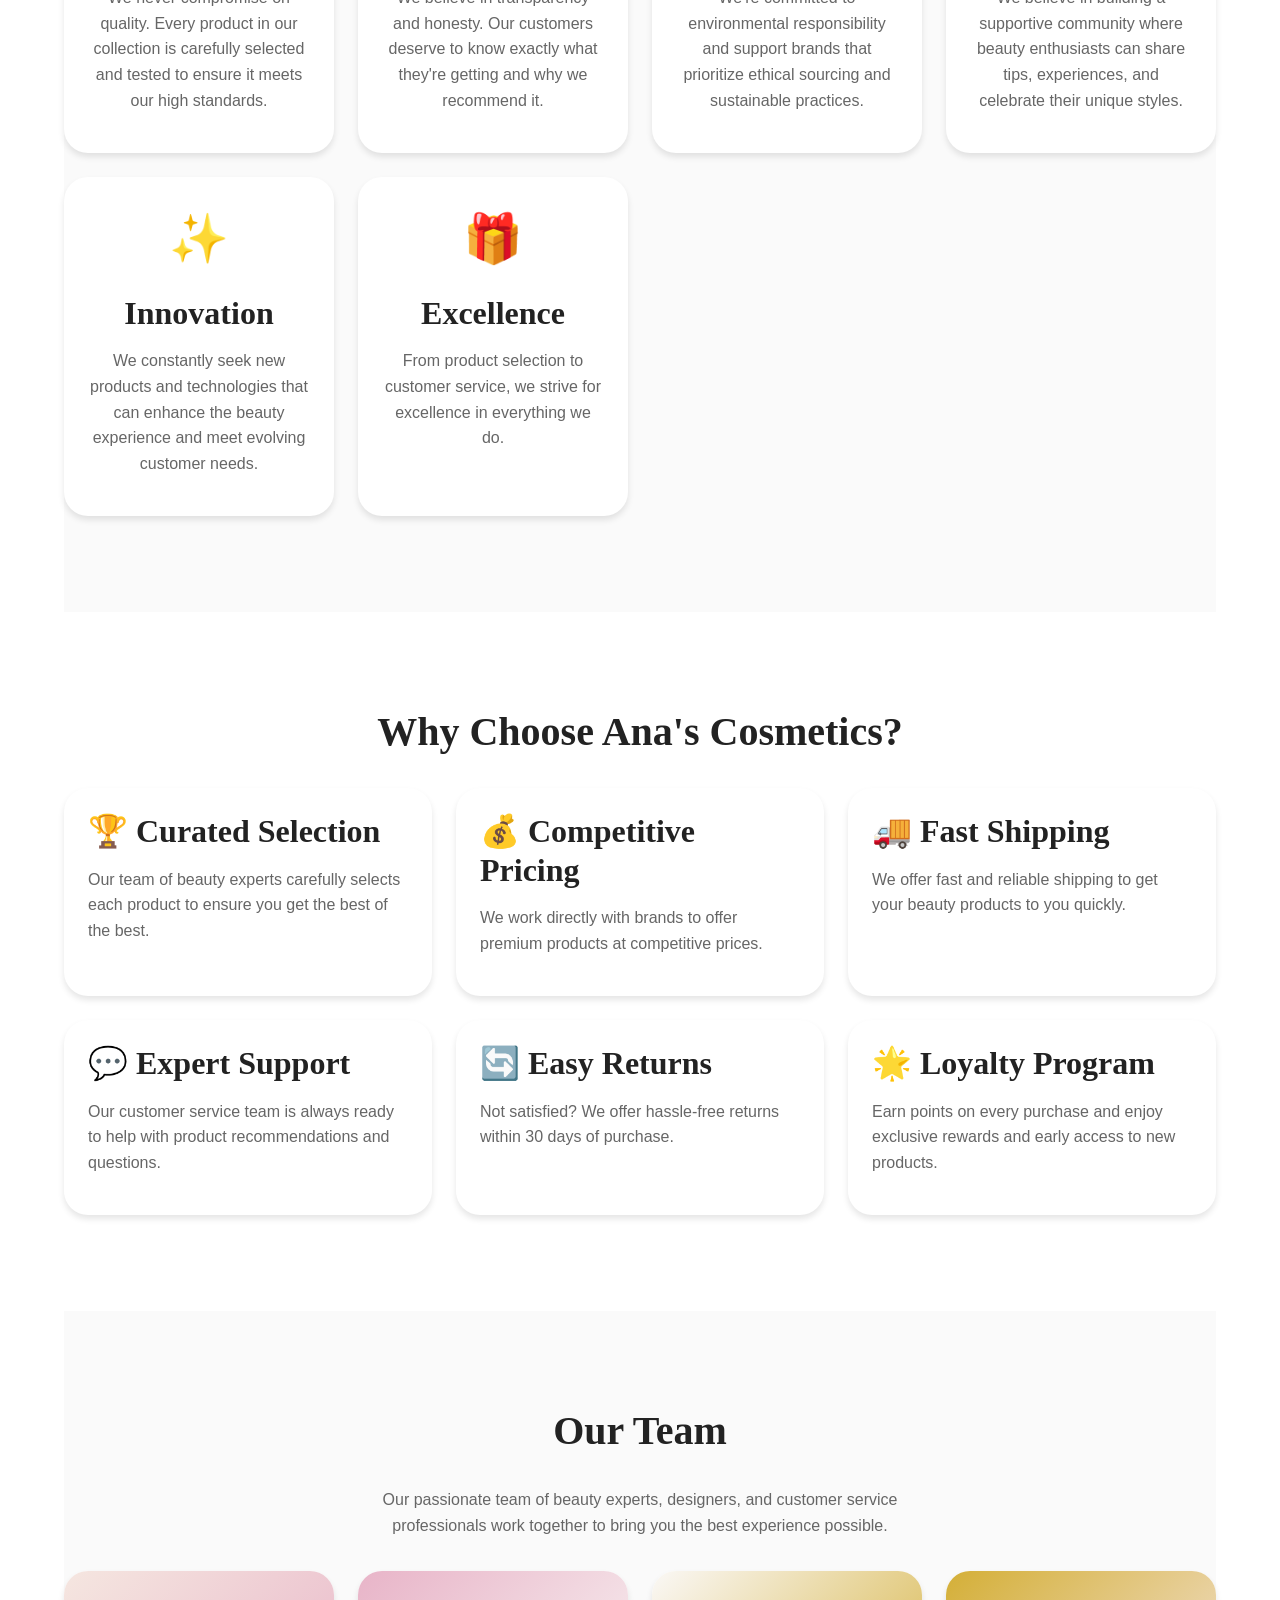
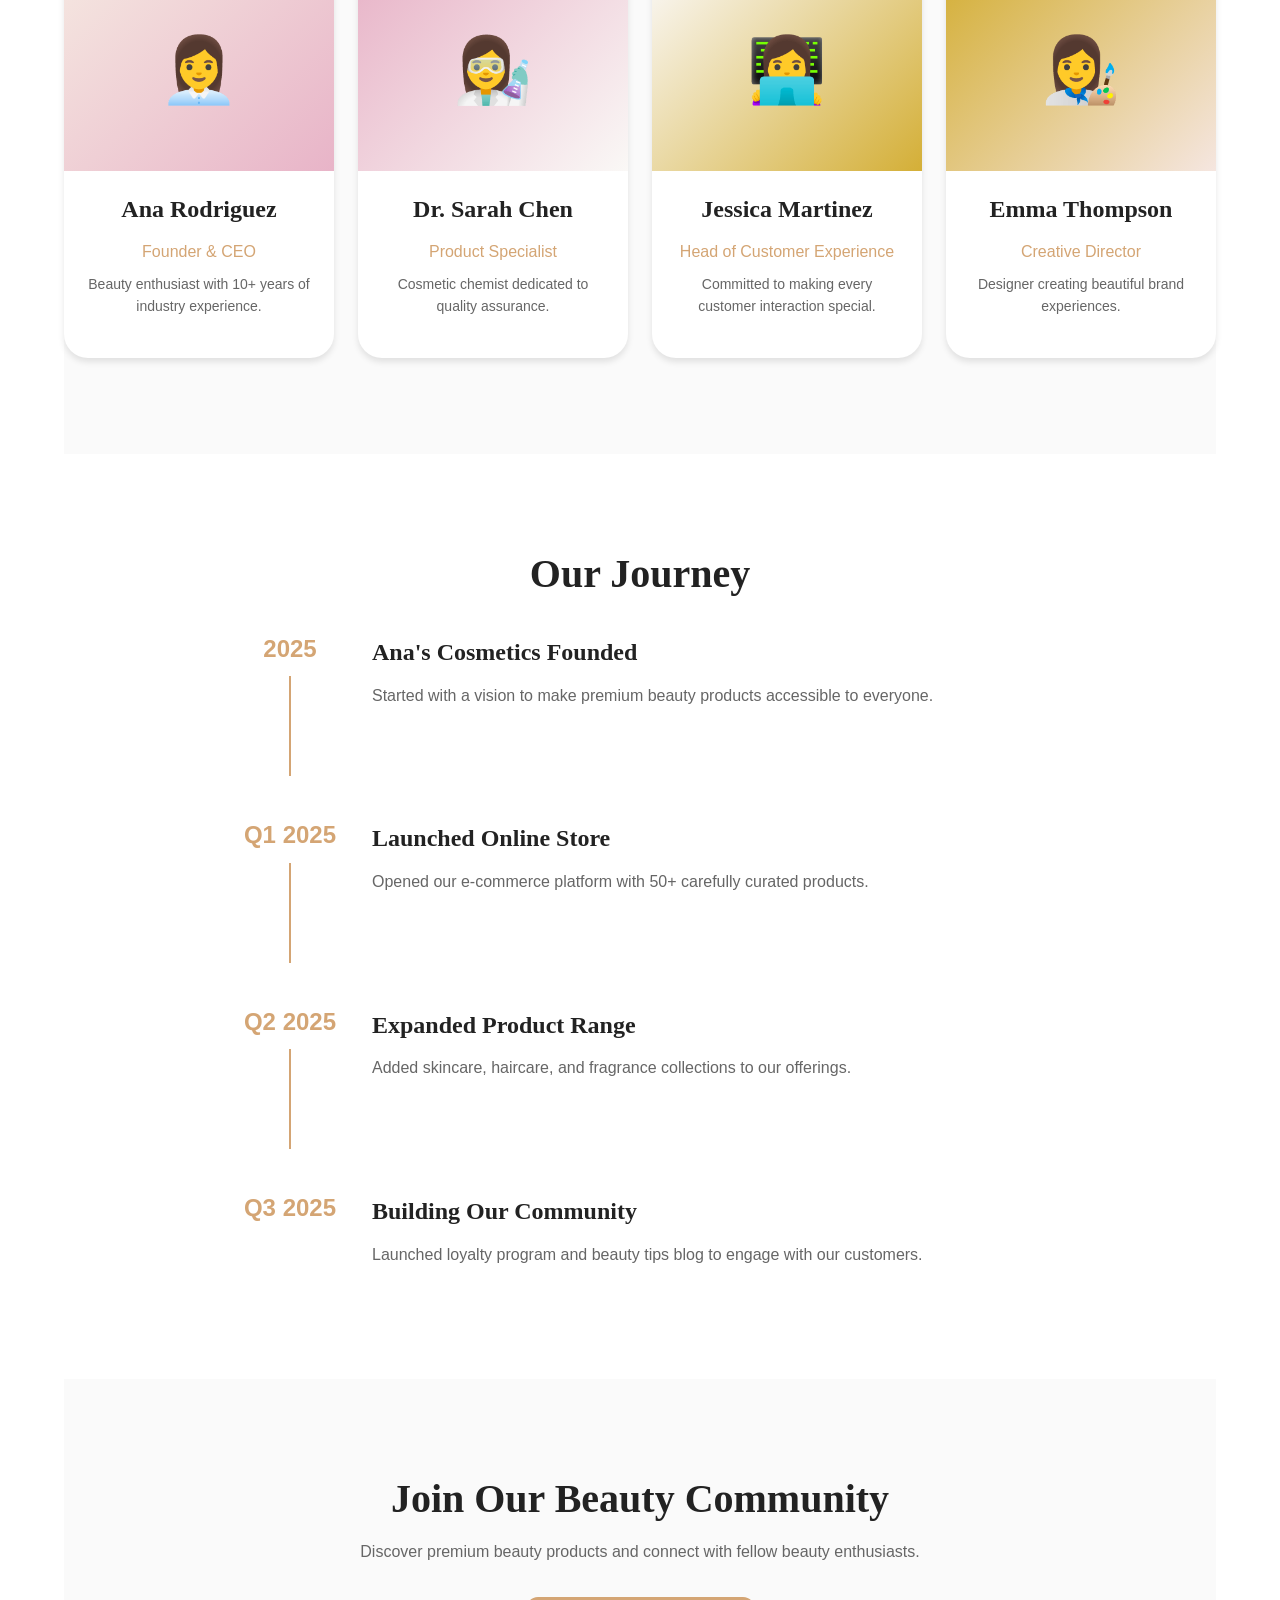
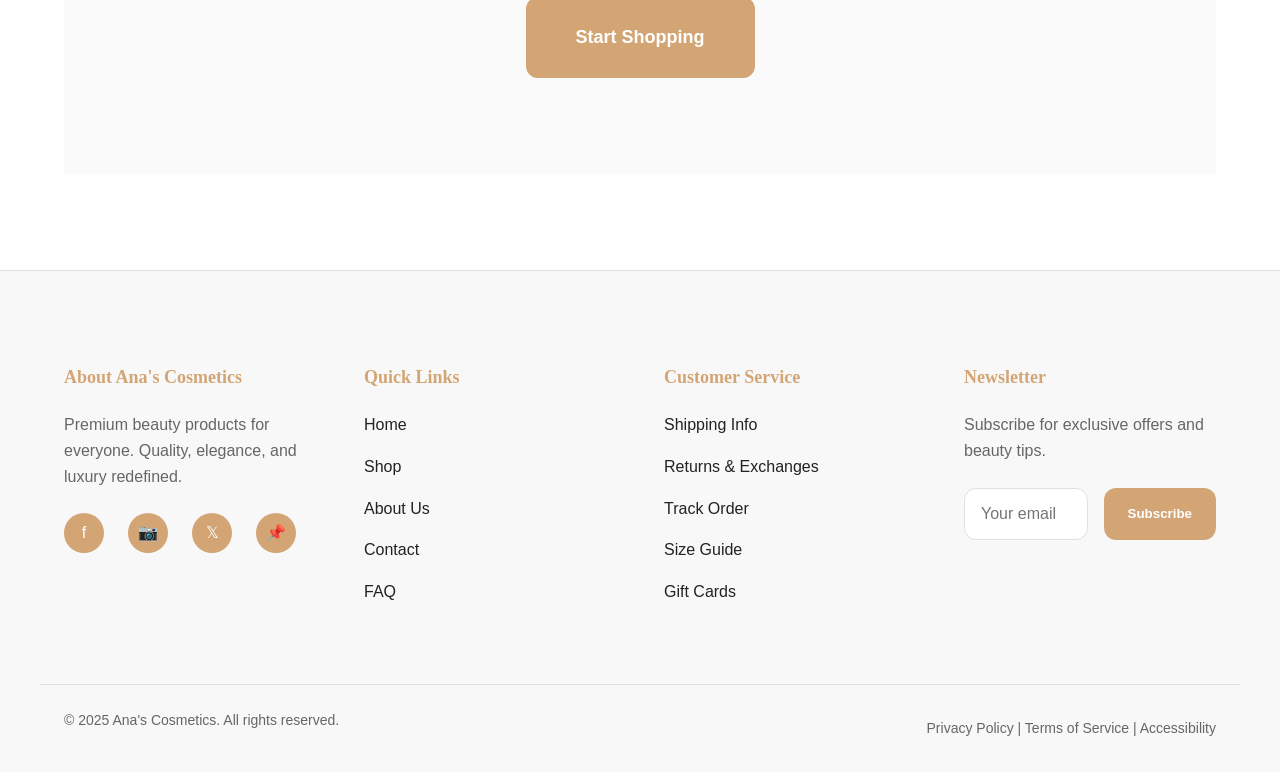
==== commit 5b260066: "Update contact email in about.html" ====
--- a/about.html
+++ b/about.html
@@ -23,7 +23,7 @@
         <span>Welcome to Ana's Cosmetics - Premium Beauty Since 2025</span>
         <div>
           <a href="tel:+14152835219">📞 +1 (415) 283-5219</a>
-          <a href="mailto:hello@anas-cosmetics.com">✉️ hello@anas-cosmetics.com</a>
+          <a href="mailto:anascosmetics@outlook.com">✉️ anascosmetics@outlook.com</a>
         </div>
       </div>
     </div>
--- a/styles.css
+++ b/styles.css
@@ -8,23 +8,23 @@
    ======================================== */
 
 :root {
-  /* Primary Colors - Luxury Palette */
-  --primary-dark: #1a1a1a;
+  /* Primary Colors - Premium Light Theme */
+  --primary-dark: #222222;
   --primary-light: #ffffff;
-  --accent-gold: #d4af37;
-  --accent-rose: #e8b4c8;
-  --accent-blush: #f5e6e0;
+  --accent-gold: #d4a574;
+  --accent-rose: #e8c1d1;
+  --accent-blush: #fef5f7;
   
   /* Secondary Colors */
-  --secondary-purple: #8b5a8e;
-  --secondary-sage: #7a9b8e;
-  --secondary-cream: #faf8f6;
+  --secondary-purple: #6366f1;
+  --secondary-sage: #8b9a8e;
+  --secondary-cream: #fafafa;
   
   /* Neutral Colors */
-  --neutral-dark: #2a2a2a;
-  --neutral-gray: #6b6b6b;
+  --neutral-dark: #222222;
+  --neutral-gray: #666666;
   --neutral-light-gray: #e8e8e8;
-  --neutral-border: #d9d9d9;
+  --neutral-border: #e0e0e0;
   
   /* Status Colors */
   --success: #4caf50;
@@ -85,12 +85,12 @@
 /* Dark Mode */
 html[data-theme="dark"] {
   --primary-dark: #ffffff;
-  --primary-light: #1a1a1a;
-  --secondary-cream: #2a2a2a;
-  --neutral-dark: #e8e8e8;
-  --neutral-gray: #b0b0b0;
-  --neutral-light-gray: #3a3a3a;
-  --neutral-border: #4a4a4a;
+  --primary-light: #0f172a;
+  --secondary-cream: #1e293b;
+  --neutral-dark: #e2e8f0;
+  --neutral-gray: #94a3b8;
+  --neutral-light-gray: #334155;
+  --neutral-border: #475569;
 }
 
 /* ========================================
--- a/components.css
+++ b/components.css
@@ -12,7 +12,7 @@
   position: sticky;
   top: 0;
   z-index: var(--z-sticky);
-  box-shadow: var(--shadow-sm);
+  box-shadow: 0 2px 8px rgba(0, 0, 0, 0.05);
   transition: all var(--transition-base);
 }
 
@@ -21,11 +21,17 @@
   border-bottom: 1px solid var(--neutral-border);
   font-size: var(--font-size-sm);
   color: var(--neutral-gray);
+  background-color: #f8f8f8;
 }
 
 .header-top a {
   color: var(--neutral-gray);
   margin: 0 var(--spacing-lg);
+  transition: color var(--transition-fast);
+}
+
+.header-top a:hover {
+  color: var(--accent-gold);
 }
 
 .header-main {
@@ -33,6 +39,7 @@
   display: flex;
   justify-content: space-between;
   align-items: center;
+  position: relative;
 }
 
 .logo {
@@ -86,7 +93,7 @@
 .search-box {
   display: flex;
   align-items: center;
-  background-color: var(--secondary-cream);
+  background-color: #f5f5f5;
   border-radius: var(--radius-full);
   padding: var(--spacing-sm) var(--spacing-lg);
   border: 1px solid var(--neutral-border);
@@ -95,7 +102,7 @@
 
 .search-box:focus-within {
   border-color: var(--accent-gold);
-  box-shadow: 0 0 0 3px rgba(212, 175, 55, 0.1);
+  box-shadow: 0 0 0 3px rgba(212, 165, 116, 0.1);
 }
 
 .search-box input {
@@ -155,7 +162,7 @@
    ======================================== */
 
 .hero {
-  background: linear-gradient(135deg, var(--accent-blush) 0%, var(--secondary-cream) 100%);
+  background: linear-gradient(135deg, #fef5f7 0%, #fafafa 100%);
   padding: var(--spacing-4xl) 0;
   position: relative;
   overflow: hidden;
@@ -168,7 +175,7 @@
   right: -10%;
   width: 500px;
   height: 500px;
-  background: radial-gradient(circle, rgba(212, 175, 55, 0.1) 0%, transparent 70%);
+  background: radial-gradient(circle, rgba(212, 165, 116, 0.08) 0%, transparent 70%);
   border-radius: 50%;
 }
 
@@ -208,14 +215,15 @@
   background-color: var(--primary-light);
   border-radius: var(--radius-lg);
   overflow: hidden;
-  box-shadow: var(--shadow-md);
+  box-shadow: 0 2px 8px rgba(0, 0, 0, 0.08);
   transition: all var(--transition-base);
   display: flex;
   flex-direction: column;
+  border: 1px solid #f0f0f0;
 }
 
 .product-card:hover {
-  box-shadow: var(--shadow-xl);
+  box-shadow: 0 12px 24px rgba(0, 0, 0, 0.12);
   transform: translateY(-8px);
 }
 
@@ -223,7 +231,7 @@
   position: relative;
   overflow: hidden;
   height: 250px;
-  background-color: var(--secondary-cream);
+  background-color: #f8f8f8;
 }
 
 .product-image img {
@@ -289,7 +297,7 @@
 
 .btn-quick-view {
   background-color: var(--accent-gold);
-  color: var(--primary-light);
+  color: #ffffff;
 }
 
 .btn-quick-view:hover {
@@ -383,7 +391,7 @@
 
 .btn-add-cart {
   background-color: var(--accent-gold);
-  color: var(--primary-light);
+  color: #ffffff;
 }
 
 .btn-add-cart:hover {
@@ -402,7 +410,7 @@
   left: 0;
   right: 0;
   bottom: 0;
-  background-color: rgba(0, 0, 0, 0.5);
+  background-color: rgba(0, 0, 0, 0.4);
   z-index: var(--z-modal);
   align-items: center;
   justify-content: center;
@@ -422,6 +430,7 @@
   overflow-y: auto;
   position: relative;
   animation: slideInUp var(--transition-base);
+  box-shadow: 0 20px 40px rgba(0, 0, 0, 0.15);
 }
 
 .modal-close {
@@ -451,7 +460,7 @@
   width: 400px;
   height: 100vh;
   background-color: var(--primary-light);
-  box-shadow: var(--shadow-2xl);
+  box-shadow: -4px 0 20px rgba(0, 0, 0, 0.1);
   z-index: var(--z-modal);
   transition: right var(--transition-base);
   display: flex;
@@ -596,10 +605,11 @@
    ======================================== */
 
 footer {
-  background-color: var(--neutral-dark);
-  color: var(--primary-light);
+  background-color: #f8f8f8;
+  color: var(--neutral-dark);
   padding: var(--spacing-4xl) 0 var(--spacing-lg);
   margin-top: var(--spacing-4xl);
+  border-top: 1px solid var(--neutral-border);
 }
 
 .footer-content {
@@ -624,7 +634,7 @@
 }
 
 .footer-section a {
-  color: var(--primary-light);
+  color: var(--neutral-dark);
   transition: color var(--transition-fast);
 }
 
@@ -641,16 +651,16 @@
 .footer-newsletter input {
   flex: 1;
   padding: var(--spacing-md);
-  border: none;
+  border: 1px solid var(--neutral-border);
   border-radius: var(--radius-md);
-  background-color: var(--primary-light);
-  color: var(--primary-dark);
+  background-color: #ffffff;
+  color: var(--neutral-dark);
 }
 
 .footer-newsletter button {
   padding: var(--spacing-md) var(--spacing-lg);
   background-color: var(--accent-gold);
-  color: var(--primary-light);
+  color: #ffffff;
   border: none;
   border-radius: var(--radius-md);
   cursor: pointer;
@@ -676,7 +686,7 @@
   height: 40px;
   border-radius: 50%;
   background-color: var(--accent-gold);
-  color: var(--primary-light);
+  color: #ffffff;
   transition: all var(--transition-fast);
 }
 
@@ -686,7 +696,7 @@
 }
 
 .footer-bottom {
-  border-top: 1px solid rgba(255, 255, 255, 0.1);
+  border-top: 1px solid var(--neutral-border);
   padding-top: var(--spacing-lg);
   display: flex;
   justify-content: space-between;
@@ -770,13 +780,13 @@
 .pagination a:hover,
 .pagination button:hover {
   background-color: var(--accent-gold);
-  color: var(--primary-light);
+  color: #ffffff;
   border-color: var(--accent-gold);
 }
 
 .pagination .active {
   background-color: var(--accent-gold);
-  color: var(--primary-light);
+  color: #ffffff;
   border-color: var(--accent-gold);
 }
 
@@ -785,10 +795,11 @@
    ======================================== */
 
 .filters-sidebar {
-  background-color: var(--secondary-cream);
+  background-color: #fafafa;
   padding: var(--spacing-lg);
   border-radius: var(--radius-lg);
   margin-bottom: var(--spacing-lg);
+  border: 1px solid var(--neutral-border);
 }
 
 .filter-group {
@@ -878,11 +889,57 @@
 
 @media (max-width: 768px) {
   .nav-primary {
+    position: absolute;
+    top: 100%;
+    left: 0;
+    right: 0;
+    display: flex;
+    flex-direction: column;
+    background-color: var(--primary-light);
+    border-bottom: 1px solid var(--neutral-border);
+    box-shadow: 0 4px 12px rgba(0, 0, 0, 0.08);
+    max-height: 0;
+    overflow: hidden;
+    transition: max-height var(--transition-base);
+    z-index: var(--z-dropdown);
+  }
+
+  .nav-primary.active {
+    max-height: 500px;
+  }
+
+  .nav-primary a {
+    padding: var(--spacing-lg) var(--spacing-xl);
+    border-bottom: 1px solid var(--neutral-border);
+    color: var(--primary-dark);
+    position: relative;
+  }
+
+  .nav-primary a:last-child {
+    border-bottom: none;
+  }
+
+  .nav-primary a::after {
     display: none;
   }
 
+  .nav-primary a:hover {
+    background-color: #f5f5f5;
+    color: var(--accent-gold);
+  }
+
   .mobile-menu-btn {
-    display: block;
+    display: flex;
+    align-items: center;
+    justify-content: center;
+    width: 40px;
+    height: 40px;
+    z-index: calc(var(--z-dropdown) + 1);
+    transition: color var(--transition-fast);
+  }
+
+  .mobile-menu-btn:hover {
+    color: var(--accent-gold);
   }
 
   .hero h1 {
@@ -921,6 +978,39 @@
     display: none;
   }
 
+  .header-main {
+    padding: var(--spacing-md) 0;
+    gap: var(--spacing-md);
+  }
+
+  .logo {
+    font-size: var(--font-size-lg);
+  }
+
+  .header-actions {
+    gap: var(--spacing-sm);
+  }
+
+  .search-box {
+    flex: 0 1 auto;
+    padding: var(--spacing-sm) var(--spacing-md);
+  }
+
+  .search-box input {
+    font-size: var(--font-size-sm);
+  }
+
+  .icon-btn {
+    padding: var(--spacing-md);
+    font-size: var(--font-size-base);
+  }
+
+  .mobile-menu-btn {
+    width: 36px;
+    height: 36px;
+    font-size: var(--font-size-lg);
+  }
+
   .hero {
     padding: var(--spacing-2xl) 0;
   }
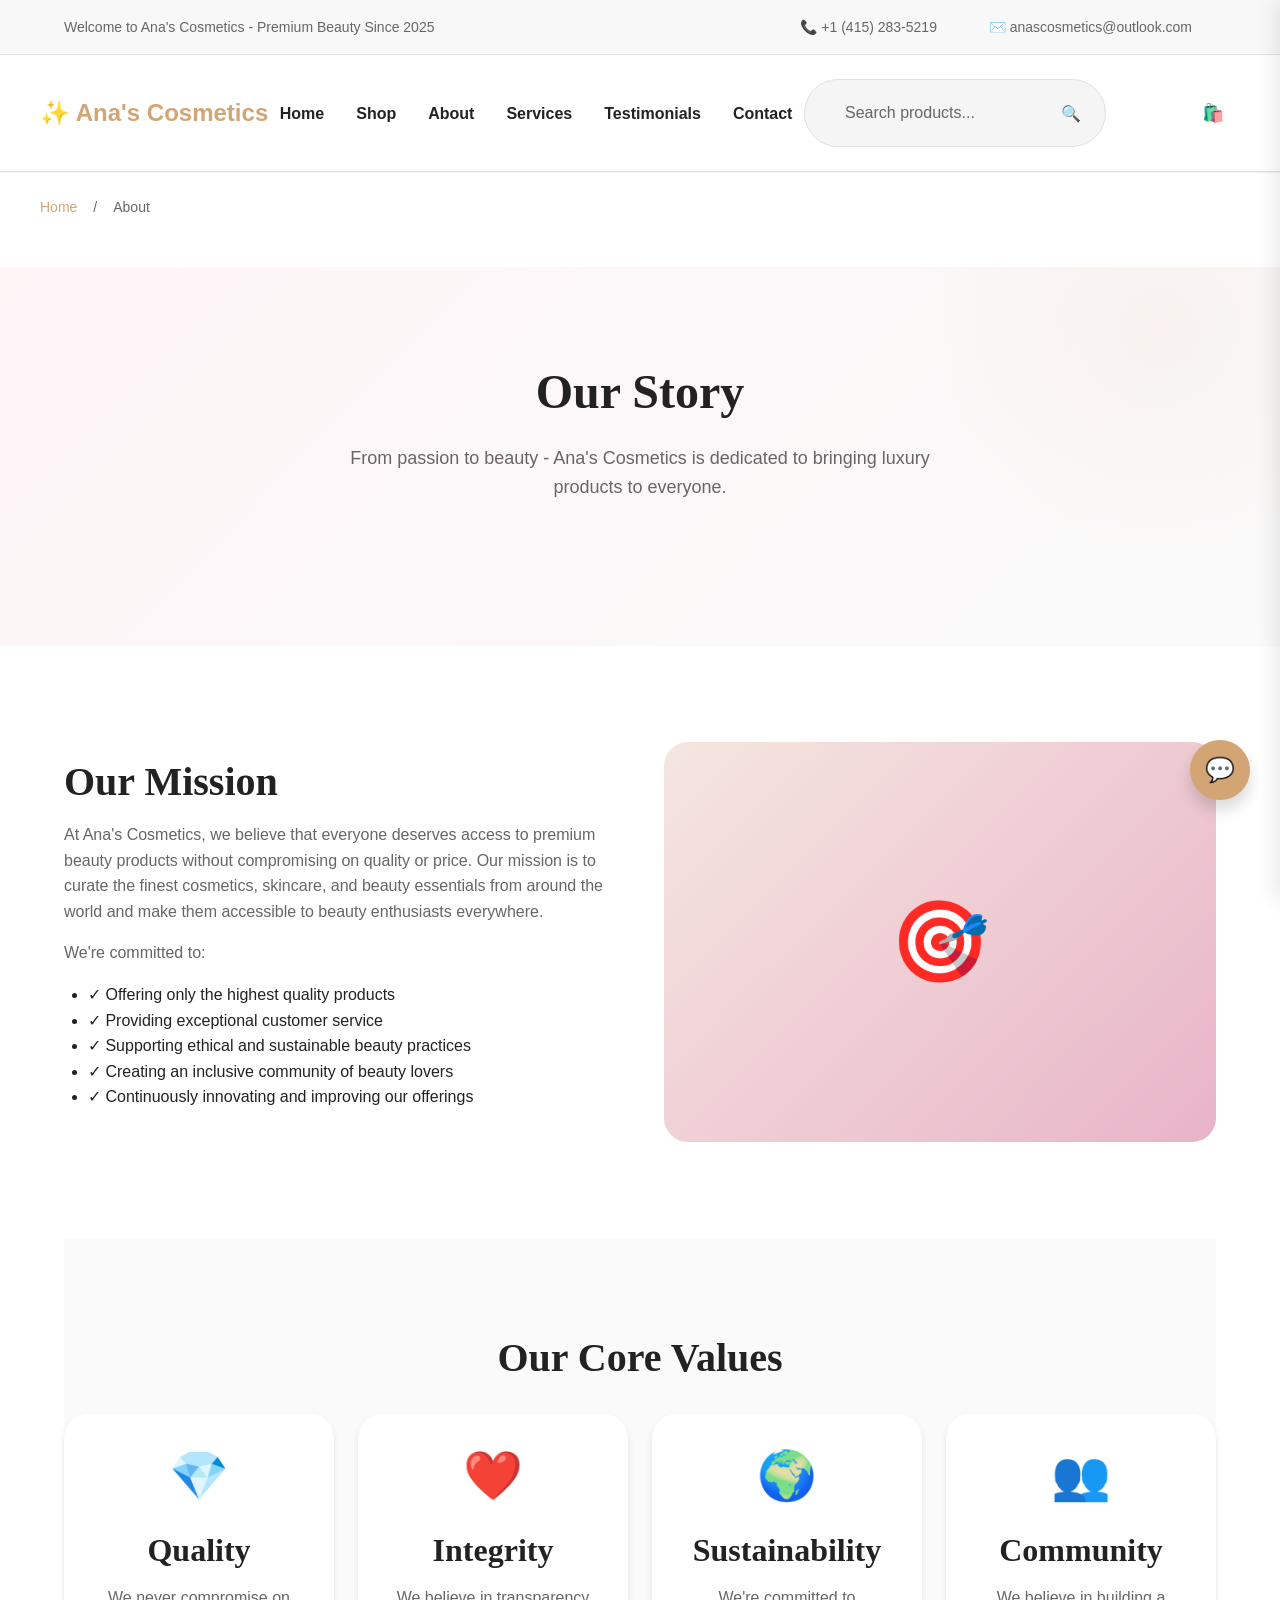
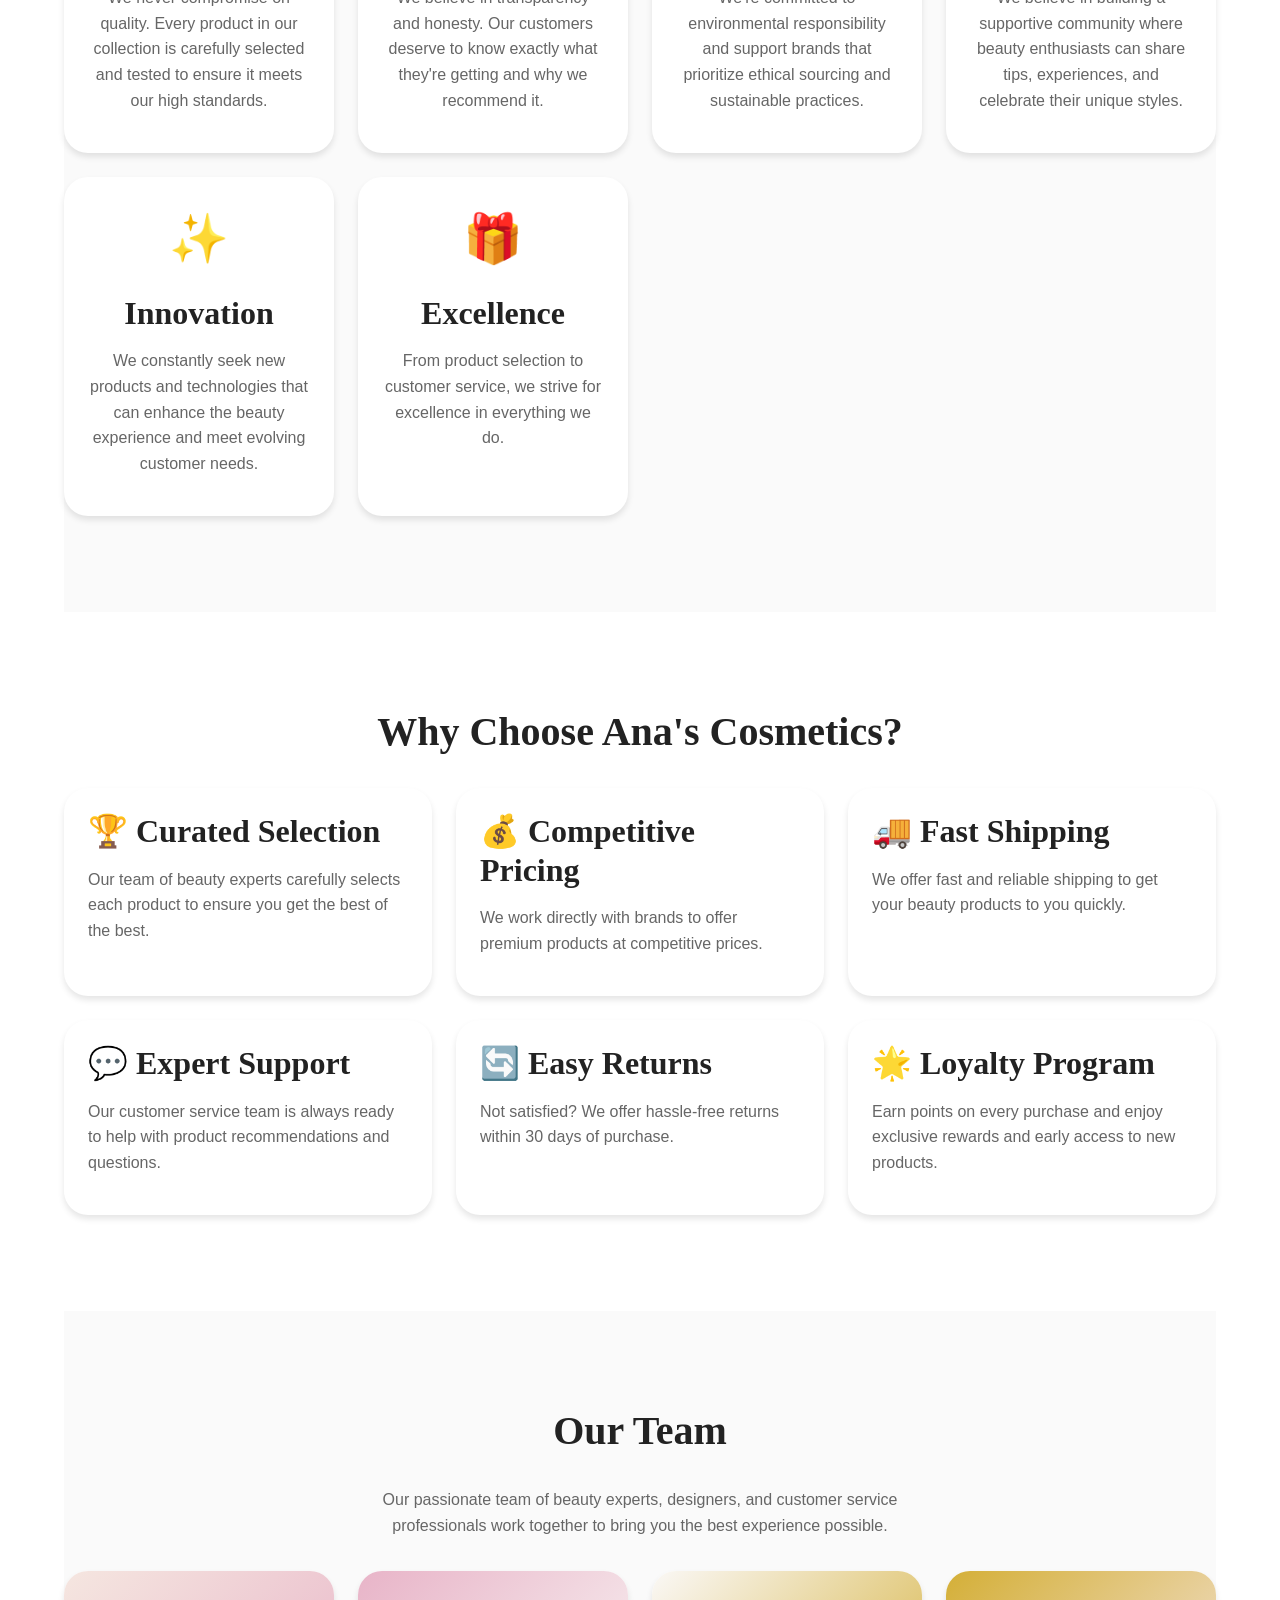
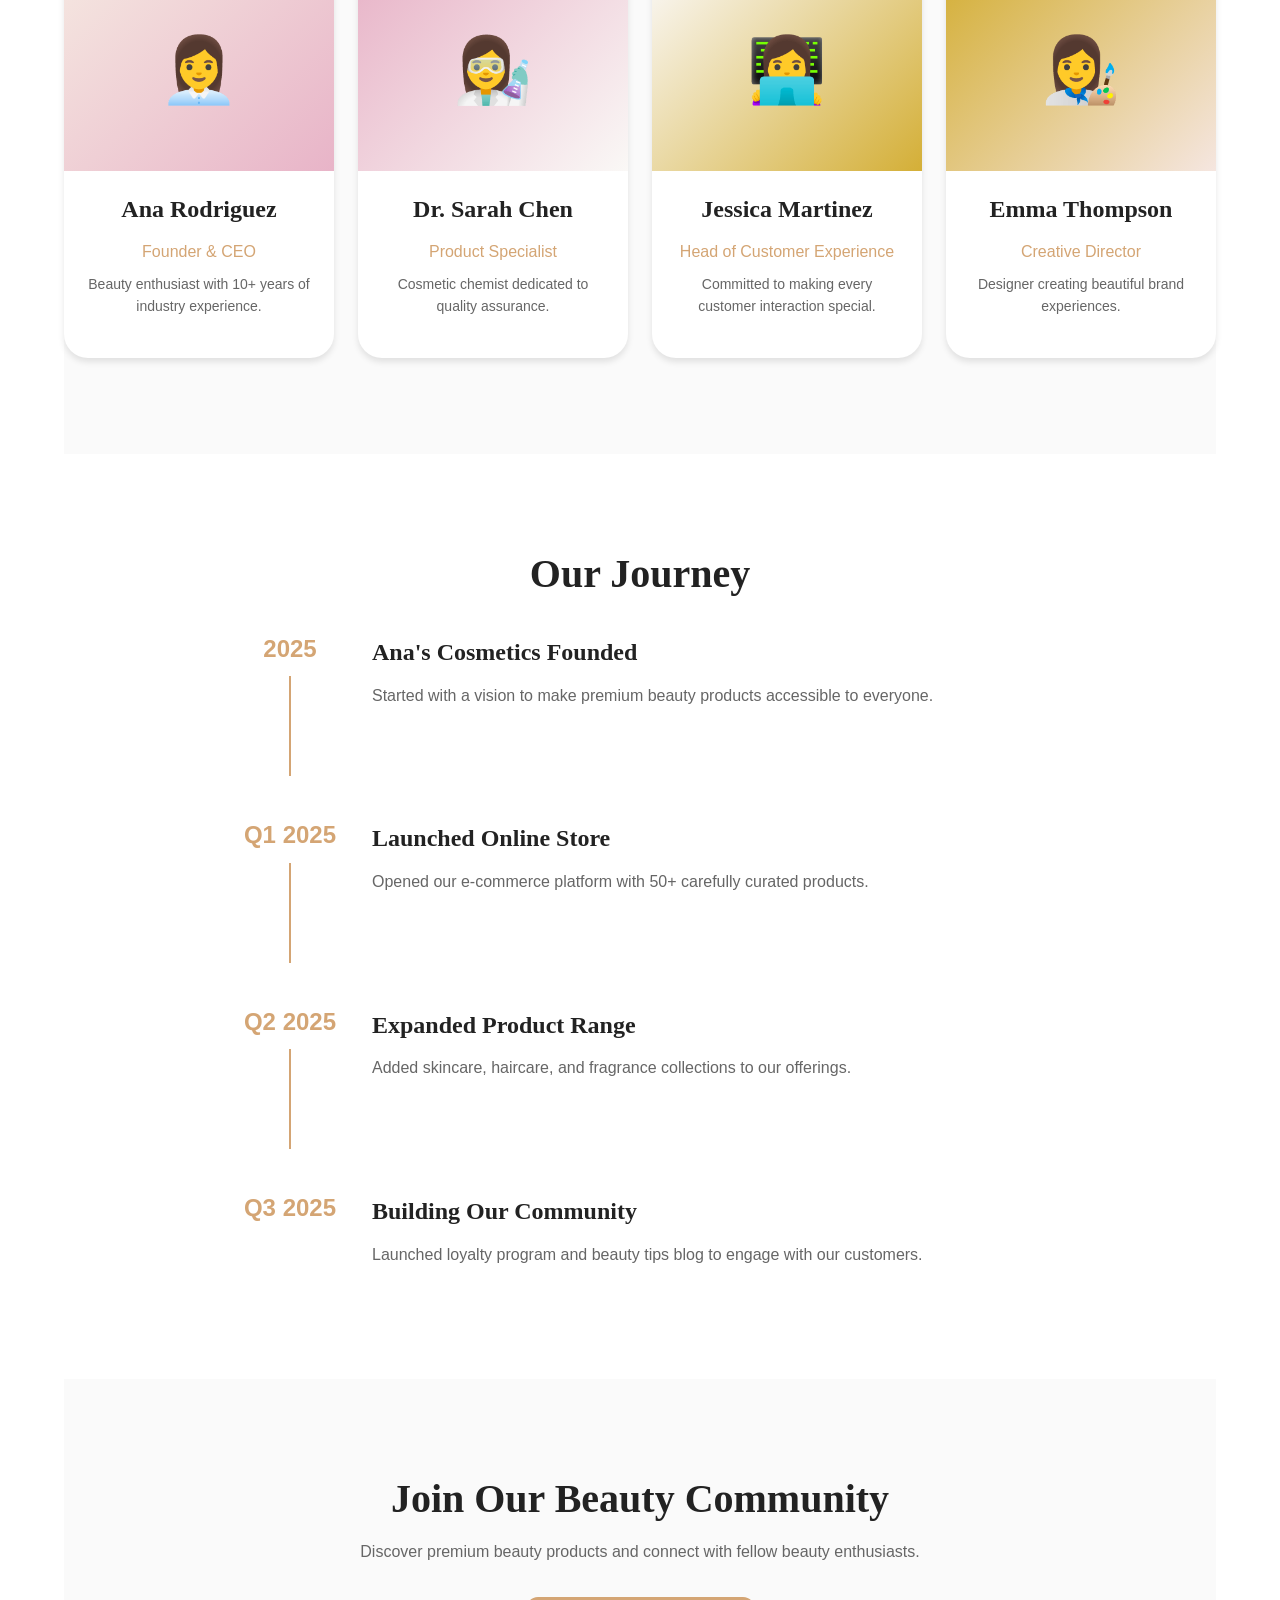
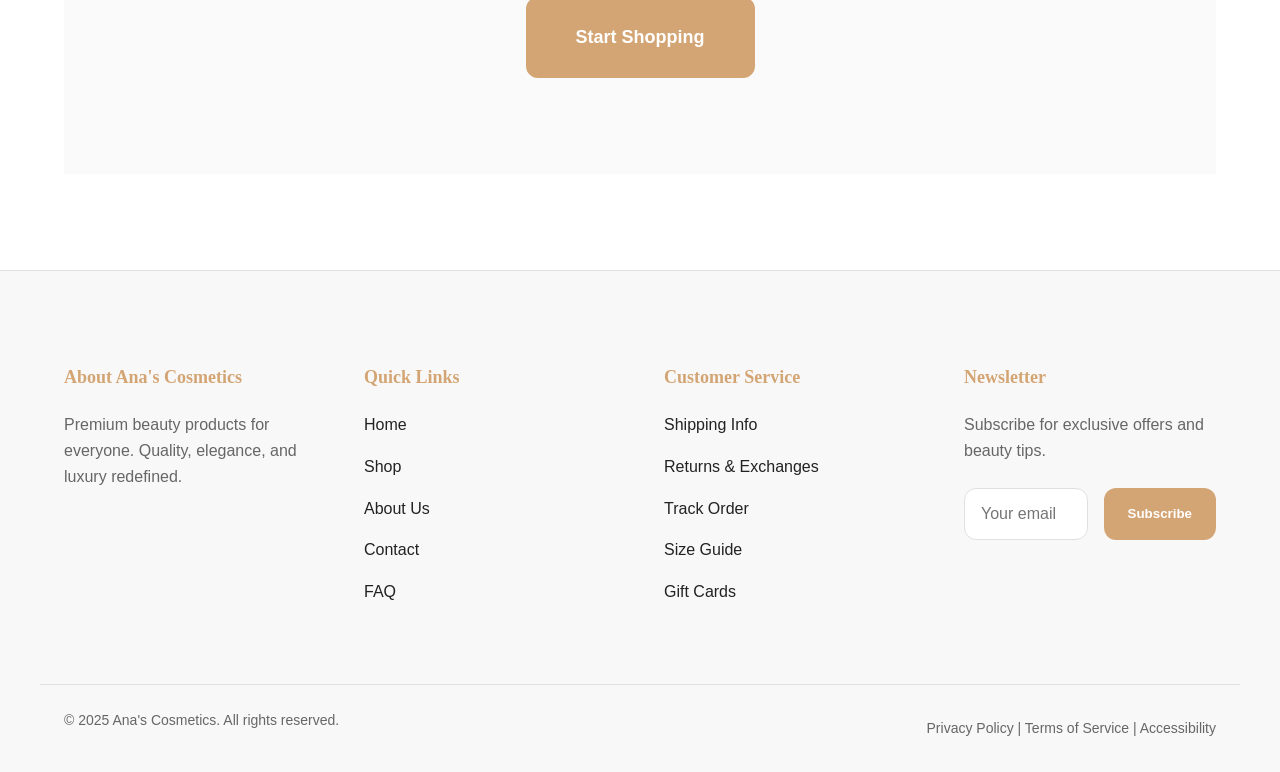
==== commit 164ded0a: "Remove social media links from footer Removed social media links from the footer section." ====
--- a/about.html
+++ b/about.html
@@ -320,12 +320,6 @@
       <div class="footer-section">
         <h3>About Ana's Cosmetics</h3>
         <p>Premium beauty products for everyone. Quality, elegance, and luxury redefined.</p>
-        <div class="footer-social">
-          <a href="https://facebook.com/anascosmetics" title="Facebook" target="_blank">f</a>
-          <a href="https://instagram.com/anascosmetics" title="Instagram" target="_blank">📷</a>
-          <a href="https://twitter.com/anascosmetics" title="Twitter" target="_blank">𝕏</a>
-          <a href="https://pinterest.com/anascosmetics" title="Pinterest" target="_blank">📌</a>
-        </div>
       </div>
 
       <div class="footer-section">
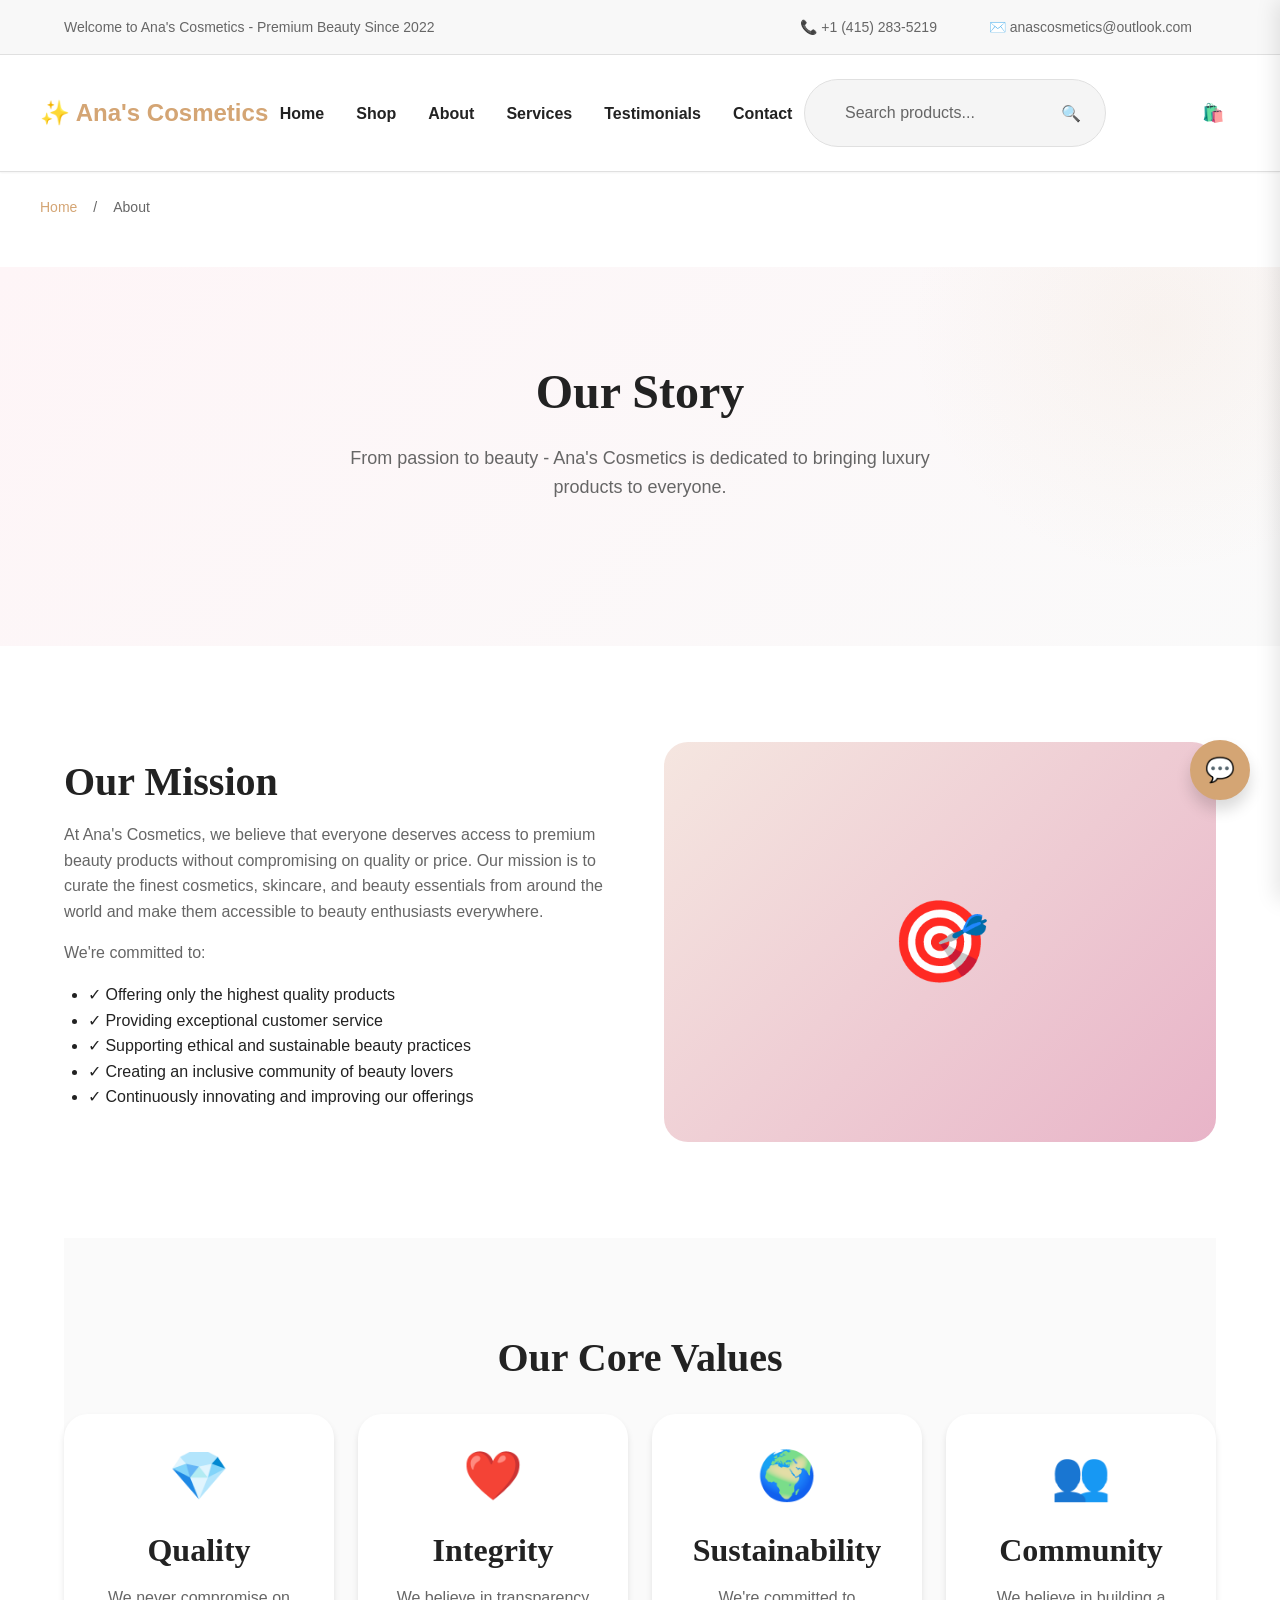
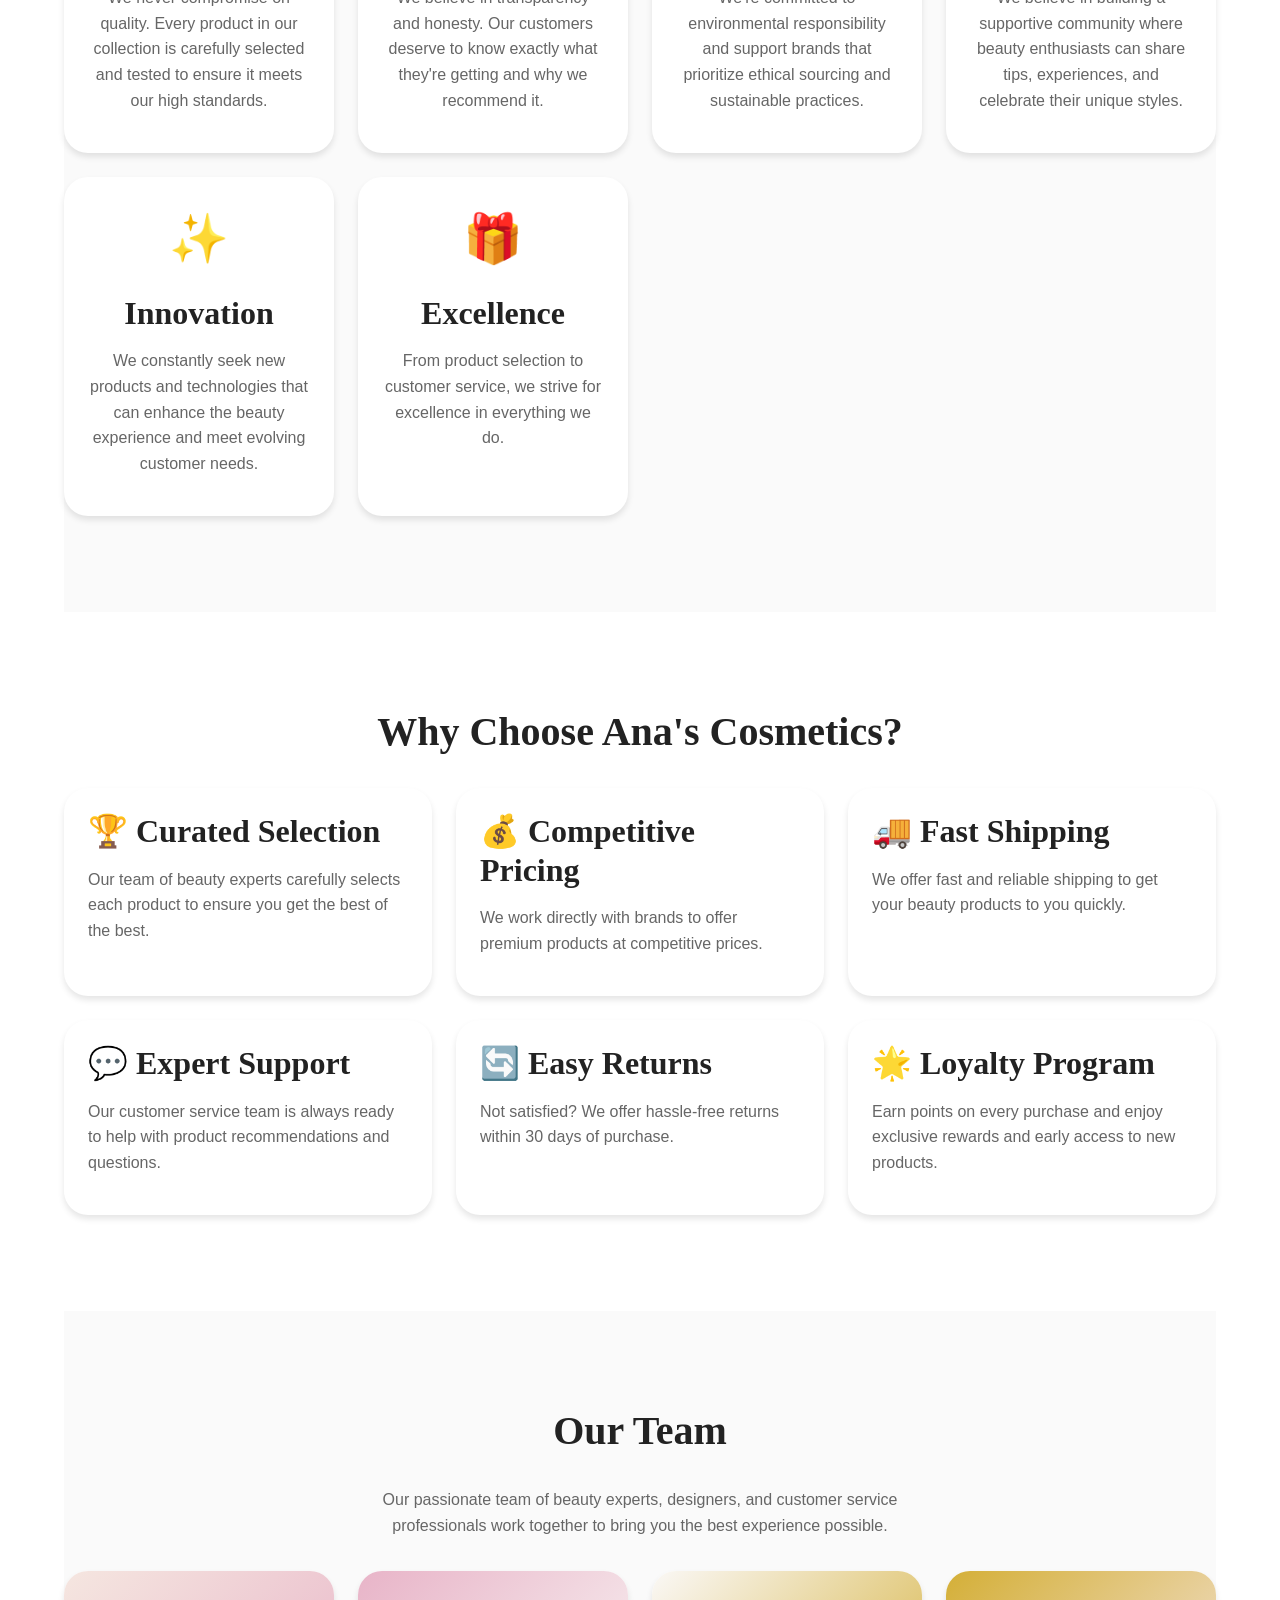
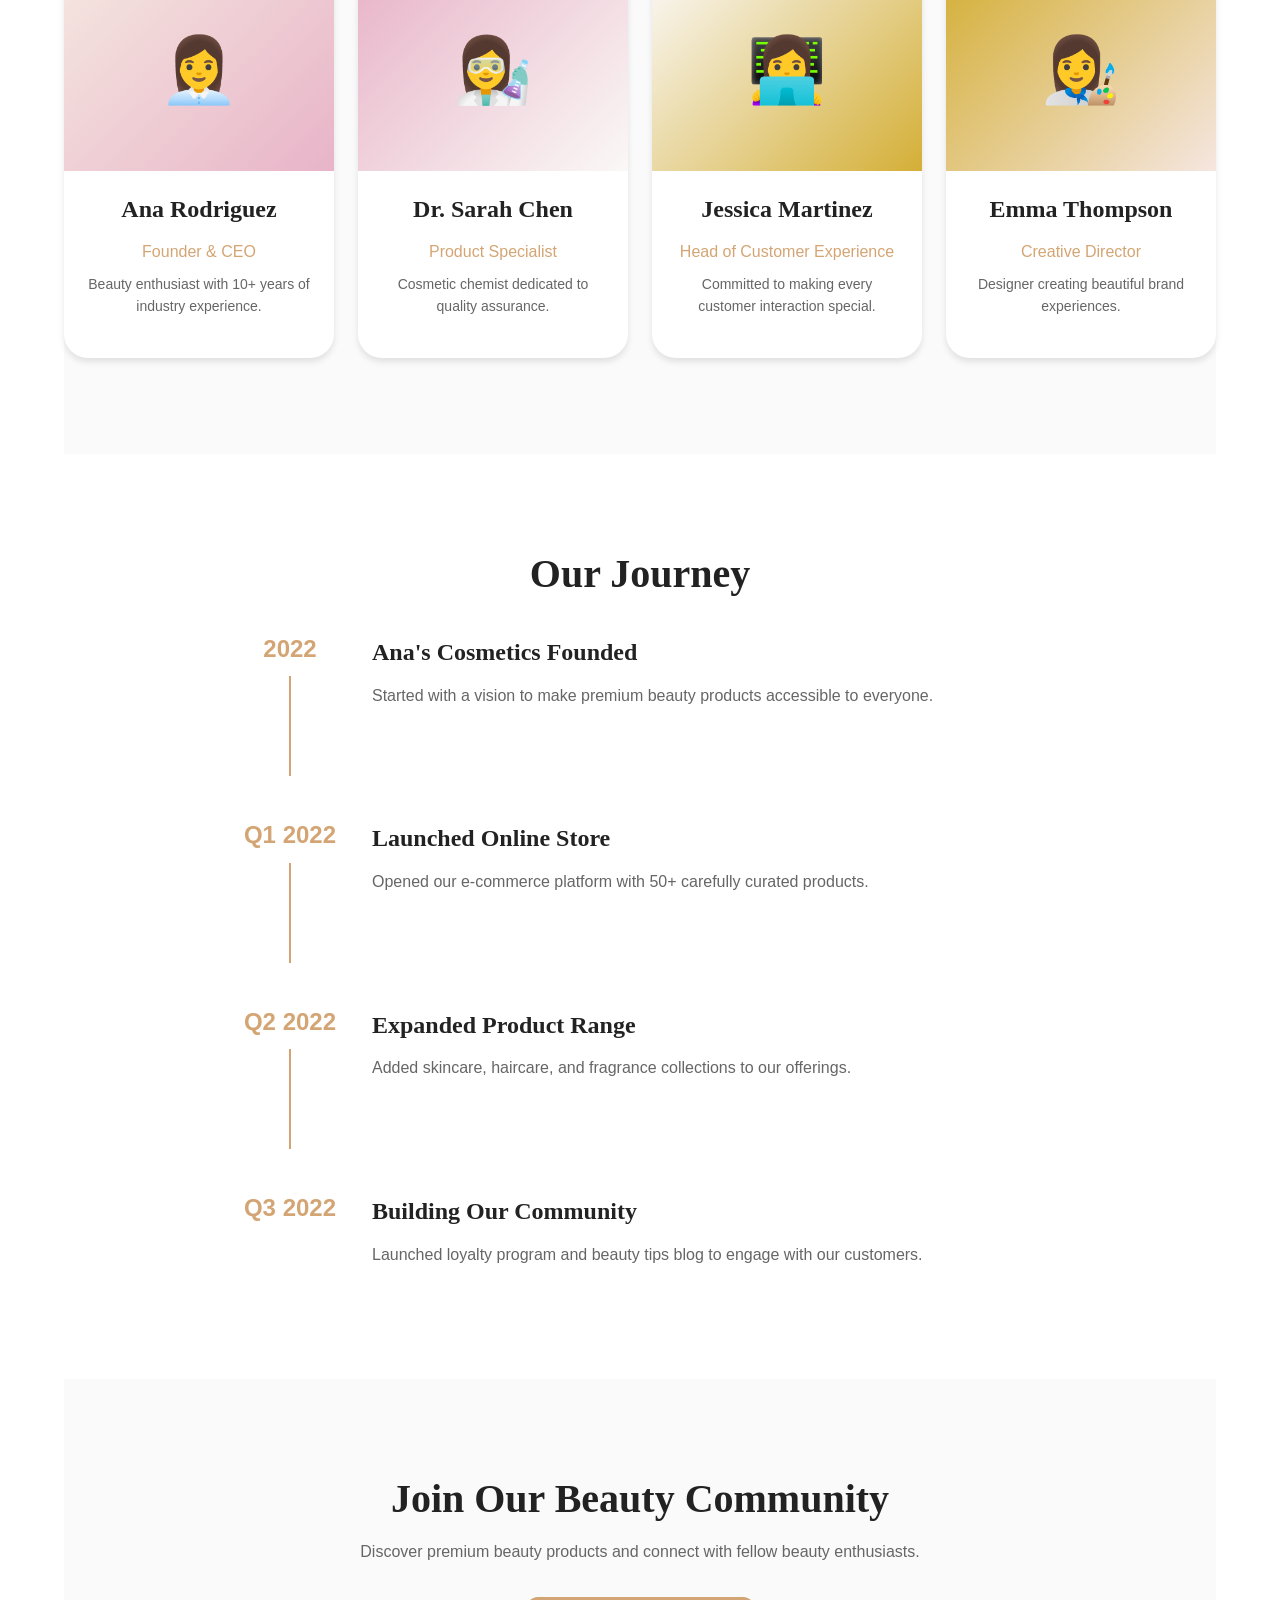
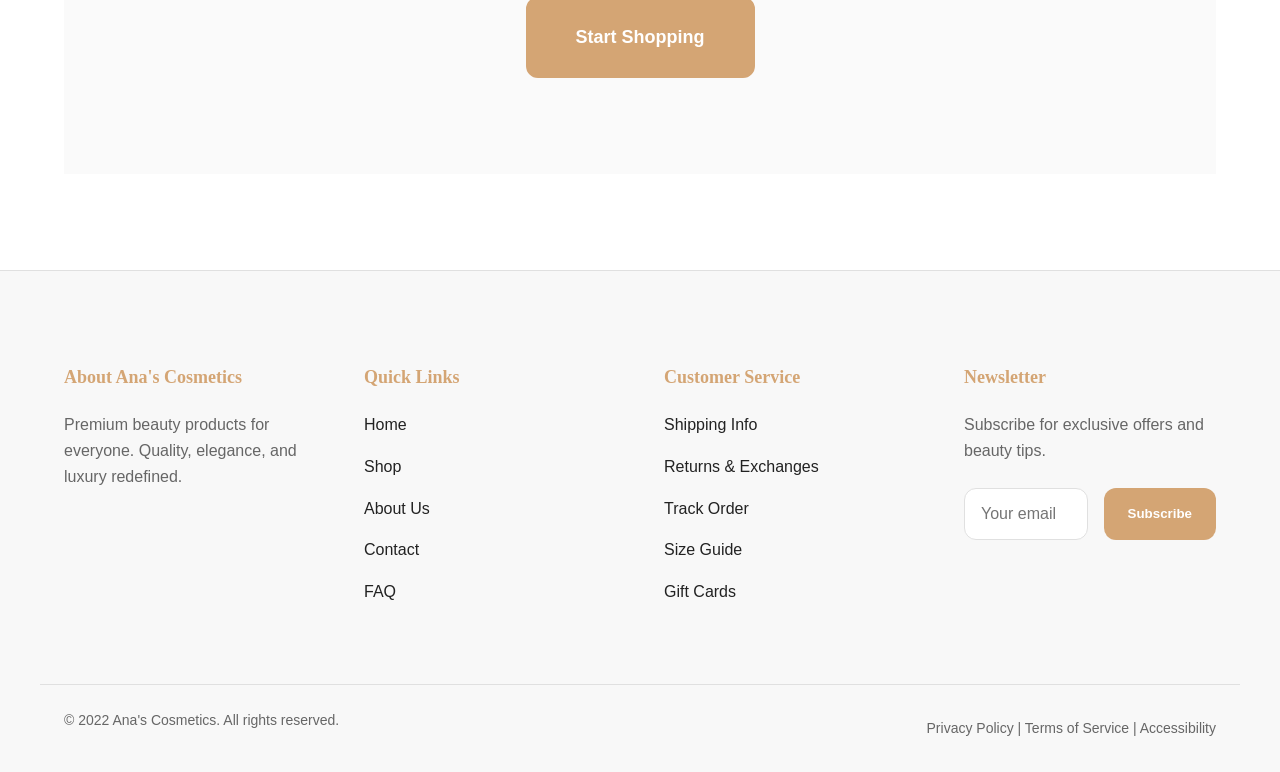
==== commit a6671615: "Update year references from 2025 to 2022" ====
--- a/about.html
+++ b/about.html
@@ -20,7 +20,7 @@
   <header>
     <div class="header-top">
       <div class="container flex-between">
-        <span>Welcome to Ana's Cosmetics - Premium Beauty Since 2025</span>
+        <span>Welcome to Ana's Cosmetics - Premium Beauty Since 2022</span>
         <div>
           <a href="tel:+14152835219">📞 +1 (415) 283-5219</a>
           <a href="mailto:anascosmetics@outlook.com">✉️ anascosmetics@outlook.com</a>
@@ -261,7 +261,7 @@
       <div style="max-width: 800px; margin: 0 auto;">
         <div style="display: flex; gap: 2rem; margin-bottom: 2rem;">
           <div style="flex-shrink: 0; width: 100px; text-align: center;">
-            <div style="font-size: 1.5rem; font-weight: 700; color: var(--accent-gold);">2025</div>
+            <div style="font-size: 1.5rem; font-weight: 700; color: var(--accent-gold);">2022</div>
             <div style="height: 100px; width: 2px; background-color: var(--accent-gold); margin: 0.5rem auto;"></div>
           </div>
           <div style="padding-top: 0.5rem;">
@@ -272,7 +272,7 @@
 
         <div style="display: flex; gap: 2rem; margin-bottom: 2rem;">
           <div style="flex-shrink: 0; width: 100px; text-align: center;">
-            <div style="font-size: 1.5rem; font-weight: 700; color: var(--accent-gold);">Q1 2025</div>
+            <div style="font-size: 1.5rem; font-weight: 700; color: var(--accent-gold);">Q1 2022</div>
             <div style="height: 100px; width: 2px; background-color: var(--accent-gold); margin: 0.5rem auto;"></div>
           </div>
           <div style="padding-top: 0.5rem;">
@@ -283,7 +283,7 @@
 
         <div style="display: flex; gap: 2rem; margin-bottom: 2rem;">
           <div style="flex-shrink: 0; width: 100px; text-align: center;">
-            <div style="font-size: 1.5rem; font-weight: 700; color: var(--accent-gold);">Q2 2025</div>
+            <div style="font-size: 1.5rem; font-weight: 700; color: var(--accent-gold);">Q2 2022</div>
             <div style="height: 100px; width: 2px; background-color: var(--accent-gold); margin: 0.5rem auto;"></div>
           </div>
           <div style="padding-top: 0.5rem;">
@@ -294,7 +294,7 @@
 
         <div style="display: flex; gap: 2rem;">
           <div style="flex-shrink: 0; width: 100px; text-align: center;">
-            <div style="font-size: 1.5rem; font-weight: 700; color: var(--accent-gold);">Q3 2025</div>
+            <div style="font-size: 1.5rem; font-weight: 700; color: var(--accent-gold);">Q3 2022</div>
           </div>
           <div style="padding-top: 0.5rem;">
             <h4>Building Our Community</h4>
@@ -355,7 +355,7 @@
     </div>
 
     <div class="container footer-bottom">
-      <p>&copy; 2025 Ana's Cosmetics. All rights reserved.</p>
+      <p>&copy; 2022 Ana's Cosmetics. All rights reserved.</p>
       <div>
         <a href="privacy.html">Privacy Policy</a> | 
         <a href="#">Terms of Service</a> | 
